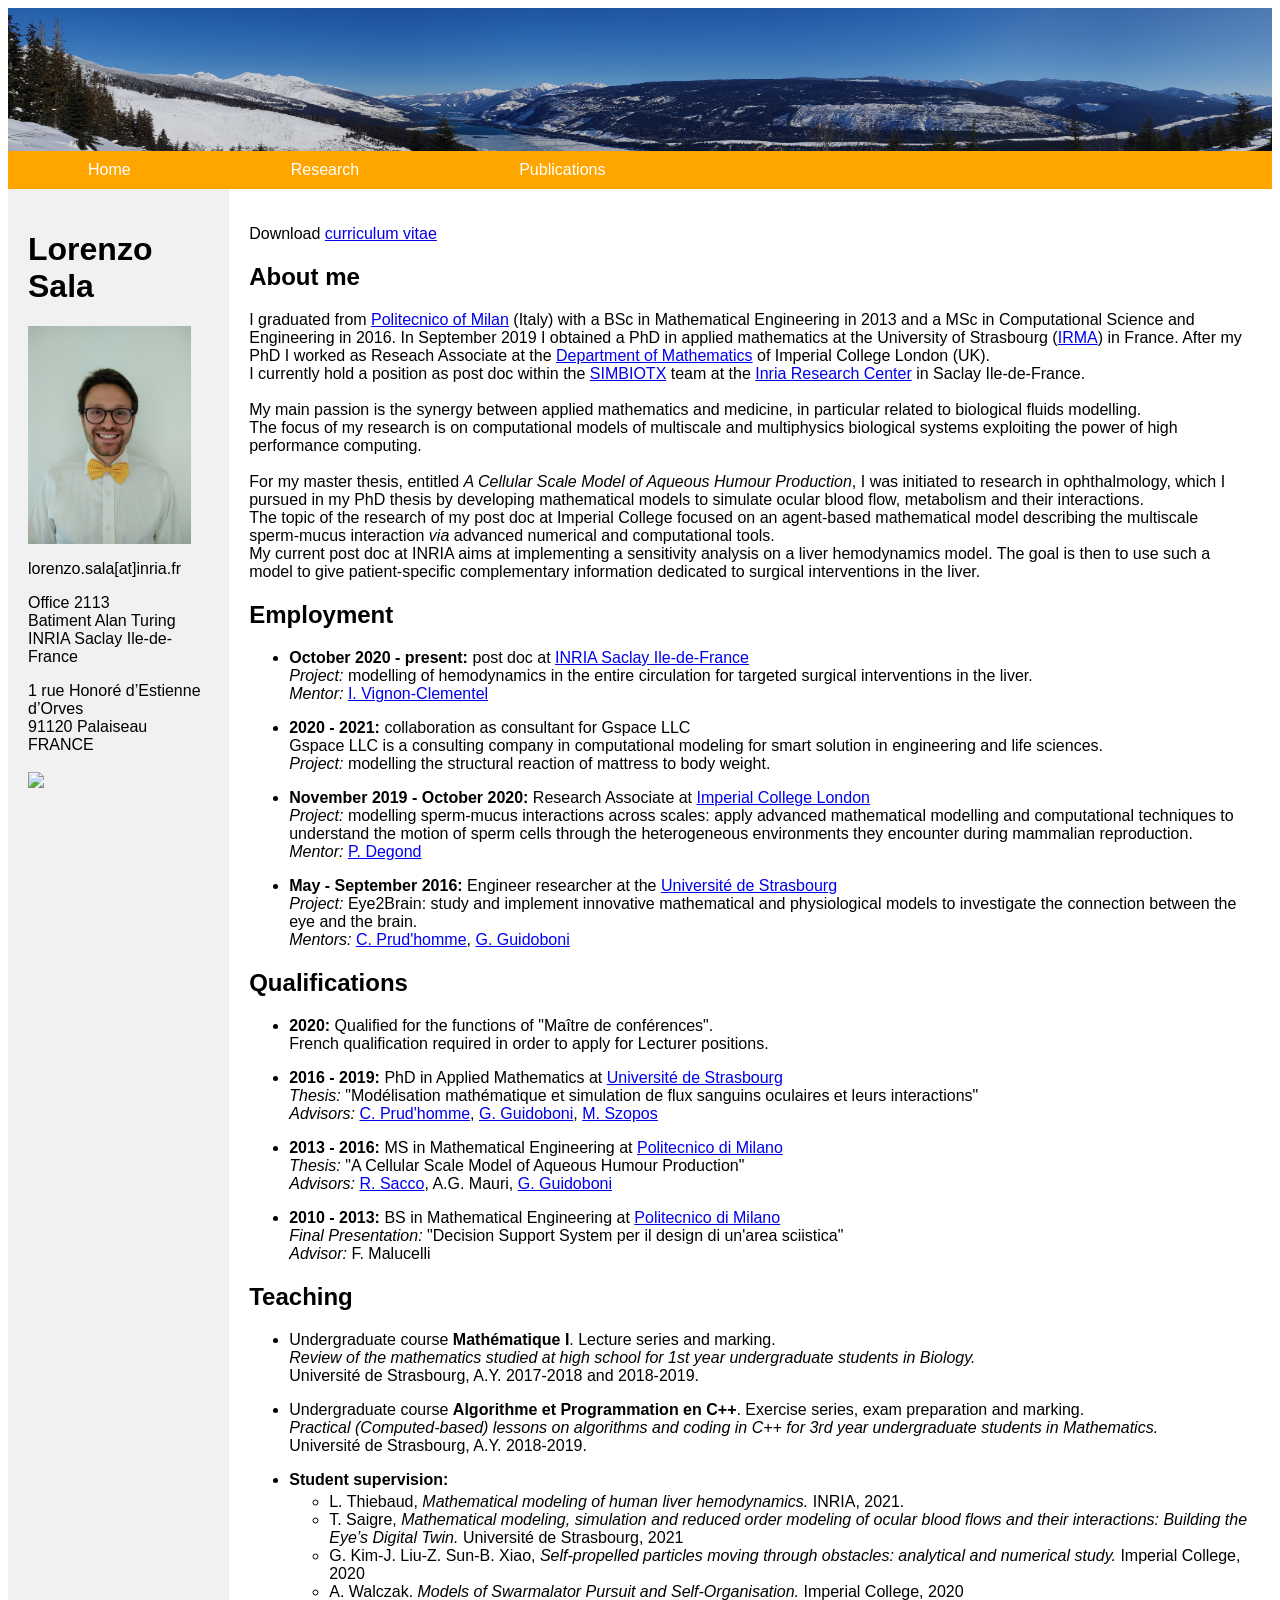
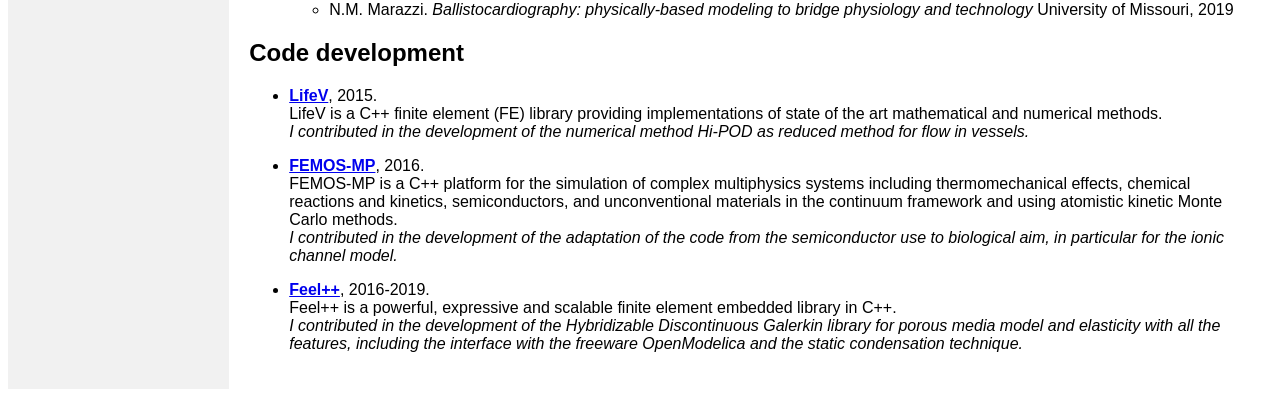
==== index.html @ 9d863513 "up" ====
<!DOCTYPE html>
<html lang="en">
<head>
<title>Page Title</title>
<meta charset="UTF-8">
<meta name="viewport" content="width=device-width, initial-scale=1">
<style>
* {
  box-sizing: border-box;
  img: max-width: 100%;
}

/* Style the body */
body {
  font-family: Calibri, Calibri, sans-serif;
  font-size: 100%;
  margin: 1;
}

/* Header/logo Title */
.header {
  padding: 60px;
  text-align: center;
  background: white;
  background-image: url(figures/mountain.jpg);
  background-size: 100% 100%;
  color: black;
}

/* Increase the font size of the heading */
.header h1 {
  font-size: 35px;
}

/* Style the top navigation bar */
.navbar {
  overflow: hidden;
  background-color: orange; /*#7EA4FC*/;
}

/* Style the navigation bar links */
.navbar a {
  float: left;
  display: block;
  color: white;
  text-align: center;
  padding: 10px 80px;
  text-decoration: none;
}

/* Right-aligned link */
.navbar a.right {
  float: right;
}

/* Change color on hover */
.navbar a:hover {
  background-color: #ddd;
  color: black;
}

/* Column container */
.row {  
  display: -ms-flexbox; /* IE10 */
  display: flex;
  -ms-flex-wrap: wrap; /* IE10 */
  flex-wrap: wrap;
}

/* Create two unequal columns that sits next to each other */
/* Sidebar/left column */
.side {
  -ms-flex: 15%; /* IE10 */
  flex: 15%;
  background-color: #f1f1f1;
  padding: 20px;
}

/* Main column */
.main {   
  -ms-flex: 80%; /* IE10 */
  flex: 80%;
  background-color: white;
  padding: 20px;
}

/* Fake image, just for this example */
.fakeimg {
  background-color: #aaa;
  width: 100%;
  padding: 20px;
}

.content {
  display: flex;
}

.content img {
  margin-right: 10px;
  display: block;
}

/* Footer */
.footer {
  padding: 80px;
  text-align: center;
  /*background-image: url(figures/mountain.jpg);
  background-size: 100% 100%;*/
}

/* Responsive layout - when the screen is less than 700px wide, make the two columns stack on top of each other instead of next to each other */
@media screen and (max-width: 700px) {
  .row {   
    flex-direction: column;
  }
}

/* Responsive layout - when the screen is less than 400px wide, make the navigation links stack on top of each other instead of next to each other */
@media screen and (max-width: 400px) {
  .navbar a {
    float: none;
    width: 100%;
  }
}
</style>
</head>
<body>


<div class="header">
  <h1> 
  </h1>
</div>


<div class="navbar">
  <a href="./index.html">Home</a>
  <a href="./research.html">Research</a>
  <a href="./publication.html">Publications</a>
</div>

<div class="row">
  <div class="side">
    <h1>Lorenzo Sala</h1>
    <img src="./figures/profile_pic.jpg" style="width:90%" align="center">
    <p>lorenzo.sala[at]inria.fr </p>
    <p>Office 2113<br> Batiment Alan Turing <br> INRIA Saclay Ile-de-France </p>
    <p>1 rue Honoré d’Estienne d’Orves <br> 91120 Palaiseau <br> FRANCE </p>
       <p> <img src="https://1.bp.blogspot.com/-koZrA-g96Mk/Tkq8cqeh-BI/AAAAAAAAB8M/NVKNDPJqi9s/w1200-h630-p-k-no-nu/INRIA+logo+2011.png" style="height:30px" align="center"> </p>
  </div>
  <div class="main">
    <p>Download <a href="./sala_cv.pdf" download>curriculum vitae</a> </p>

    <h2>About me</h2>
    <p>
        I graduated from <a href="http://www.polimi.it/en">Politecnico of Milan</a> (Italy) with a BSc in Mathematical Engineering in 2013 and a MSc in Computational Science and Engineering in 2016.
In September 2019 I obtained a PhD in applied mathematics at the University of Strasbourg (<a href="http://www-irma.u-strasbg.fr/">IRMA</a>) in France.
After my PhD I worked as Reseach Associate at the <a href="https://www.imperial.ac.uk/mathematics/">Department of Mathematics</a> of Imperial College London (UK). <br>
I currently hold a position as post doc within the <a href="https://team.inria.fr/simbiotx/">SIMBIOTX</a> team at the <a href="https://www.inria.fr/fr/centre-inria-de-saclay">Inria Research Center</a> in Saclay Ile-de-France. <br><br>
My main passion is the synergy between applied mathematics and medicine, in particular related to biological fluids modelling. <br> 
The focus of my research is on computational models of multiscale and multiphysics biological systems exploiting the power of high performance computing. <br><br>
For my master thesis, entitled <i>A Cellular Scale Model of Aqueous Humour Production</i>, I was initiated to research in ophthalmology, which I pursued in my PhD thesis by developing mathematical models to simulate ocular blood flow, metabolism and their interactions.<br>
The topic of the research of my post doc at Imperial College focused on an agent-based mathematical model describing the multiscale sperm-mucus interaction <i>via</i> advanced numerical and computational tools. <br>
My current post doc at INRIA aims at implementing a sensitivity analysis on a liver hemodynamics model.
The goal is then to use such a model to give patient-specific complementary information dedicated to surgical interventions in the liver. 
</p>
    
<!-- ################################################################################################### -->
<h2>Employment</h2>
<ul>
    <li>    <p><b> October 2020 - present:</b> post doc at <a href="https://www.inria.fr/fr/centre-inria-de-saclay">INRIA Saclay Ile-de-France</a> <br>
    <i> Project: </i> modelling of hemodynamics in the entire circulation for targeted surgical interventions in the liver. <br>
            <i> Mentor: </i> <a href="https://team.inria.fr/simbiotx/team-members/irene-vignon-clementel/">I. Vignon-Clementel</a> <p>

    <li>    <p><b> 2020 - 2021:</b> collaboration as consultant for Gspace LLC<br>
            Gspace LLC is a consulting company in computational modeling for smart solution in engineering and life sciences. <br> 
            <i> Project: </i> modelling the structural reaction of mattress to body weight.<p>
    
    <li>    <p><b> November 2019 - October 2020:</b> Research Associate at <a href="https://www.imperial.ac.uk/mathematics/">Imperial College London</a> <br>
              <i> Project: </i> modelling sperm-mucus interactions across scales: apply advanced mathematical modelling and computational techniques to understand the motion of sperm cells through the heterogeneous environments they encounter during
                mammalian reproduction. <br>
            <i> Mentor: </i> <a href="https://sites.google.com/site/degond/Home">P. Degond</a> <p>

    </li>    
    <li>    <p><b> May - September 2016: </b> Engineer researcher at the <a href="http://www.en.unistra.fr/index.php?id=21304">Universit&eacute de Strasbourg </a> <br>
              <i> Project: </i> Eye2Brain: study and implement innovative mathematical and physiological models to investigate the connection 
                between the eye and the brain. <br>
              <i> Mentors: </i> <a href="http://www.feelpp.org/team/prudhomm/">C. Prud'homme</a>, <a href="http://faculty.missouri.edu/guidobonig/">G. Guidoboni</a> <p>
    </li>
</ul>  
    
<!-- ################################################################################################### -->
    <h2>Qualifications</h2>
    <ul>
    <li>    <p><b> 2020:</b> Qualified for the functions of "Maître de conférences". <br>
	        French qualification required in order to apply for Lecturer positions.
    </li>

    <li>    <p><b> 2016 - 2019:</b> PhD in Applied Mathematics at <a href="http://www.en.unistra.fr/index.php?id=21304">Universit&eacute de Strasbourg </a> <br> 
            <i> Thesis: </i> "Mod&eacutelisation math&eacutematique et simulation de flux sanguins oculaires et leurs interactions" <br>
              <i> Advisors: </i> <a href="http://www.feelpp.org/team/prudhomm/">C. Prud'homme</a>, <a href="http://faculty.missouri.edu/guidobonig/">G. Guidoboni</a>, <a href="http://helios.mi.parisdescartes.fr/~mszoposh/">M. Szopos</a> <p>
    </li>    
    <li>    <p><b> 2013 - 2016: </b> MS in Mathematical Engineering at <a href="http://www.polimi.it/en/">Politecnico di Milano </a> <br>
              <i> Thesis: </i> "A Cellular Scale Model of Aqueous Humour Production" <br>
              <i> Advisors: </i> <a href="http://www1.mate.polimi.it/~ricsac/">R. Sacco</a>, A.G. Mauri, <a href="http://faculty.missouri.edu/guidobonig/">G. Guidoboni</a> <p>
    </li>
    <li>    <p><b> 2010 - 2013: </b> BS in Mathematical Engineering at  <a href="http://www.polimi.it/en/">Politecnico di Milano </a> <br>
              <i> Final Presentation: </i> "Decision Support System per il design di un'area sciistica" <br>
              <i> Advisor: </i> F. Malucelli <p>
    </li>
</ul>
    
<!-- ################################################################################################### -->
<h2>Teaching</h2>
<ul>
    <li>    <p>Undergraduate course <b>Math&eacutematique I</b>. Lecture series and marking. <br>
            <i>Review of the mathematics studied at high school for 1st year undergraduate students in Biology.</i><br>
            Universit&eacute de Strasbourg, A.Y. 2017-2018 and 2018-2019. <p>
    </li>

    <li>    <p>Undergraduate course <b>Algorithme et Programmation en C++</b>. Exercise series, exam preparation and marking. <br>
            <i>Practical (Computed-based) lessons on algorithms and coding in C++ for 3rd year undergraduate students in Mathematics.</i><br>
            Universit&eacute de Strasbourg, A.Y. 2018-2019. <p>
    </li>

    <li>    <p><b>Student supervision:</b>
            <ul style="margin-top:-12px;">
                <li>L. Thiebaud, <i>Mathematical modeling of human liver hemodynamics.</i> 
                INRIA, 2021.</li>

                <li>T. Saigre, <i>Mathematical modeling, simulation and reduced order modeling of ocular blood flows and their interactions: Building the Eye’s Digital Twin.</i> 
                Universit&eacute de Strasbourg, 2021</li> 
                
                <li> G. Kim-J. Liu-Z. Sun-B. Xiao, <i>Self-propelled particles moving through obstacles: analytical and numerical study.</i>
                Imperial College, 2020</li>

                <li>A. Walczak. <i>Models of Swarmalator Pursuit and Self-Organisation.</i> 
                Imperial College, 2020</li> 

                <li>N.M. Marazzi. <i>Ballistocardiography: physically-based modeling to bridge physiology and technology</i> 
                University of Missouri, 2019</li>
            </ul>
    </li>
 
</ul>
<!-- ################################################################################################### -->
<h2>Code development</h2>
<ul>
    <li> <p><b><a href="https://bitbucket.org/lifev-dev/lifev-release/wiki/Home">LifeV</a></b>, 2015. <br> 
        LifeV is a C++ finite element (FE) library providing implementations of state of the art mathematical and numerical methods. <br>
        <i>I contributed in the development of the numerical method Hi-POD as reduced method for flow in vessels.</i>
    </li>

    <li> <p><b><a href="https://mathematicsinindustry.springeropen.com/articles/10.1186/s13362-015-0015-z">FEMOS-MP</a></b>, 2016. <br>
        FEMOS-MP is a C++ platform for the simulation of complex multiphysics systems including thermomechanical effects, chemical reactions and kinetics, 
        semiconductors, and unconventional materials in the continuum framework and using atomistic kinetic Monte Carlo methods. <br>
        <i>I contributed in the development of the adaptation of the code from the semiconductor use to biological aim, in particular for the ionic channel model.</i>
    </li>

    <li> <p><b><a href=" ">Feel++</a></b>, 2016-2019. <br>
        Feel++ is a powerful, expressive and scalable finite element embedded library in C++. <br> 
        <i>I contributed in the development of the Hybridizable Discontinuous Galerkin library for porous media model and elasticity with all the features,
        including the interface with the freeware OpenModelica and the static condensation technique.</i>
</ul>

<!-- ################################################################################################### -->
  </div>
</div>

</body>
</html>
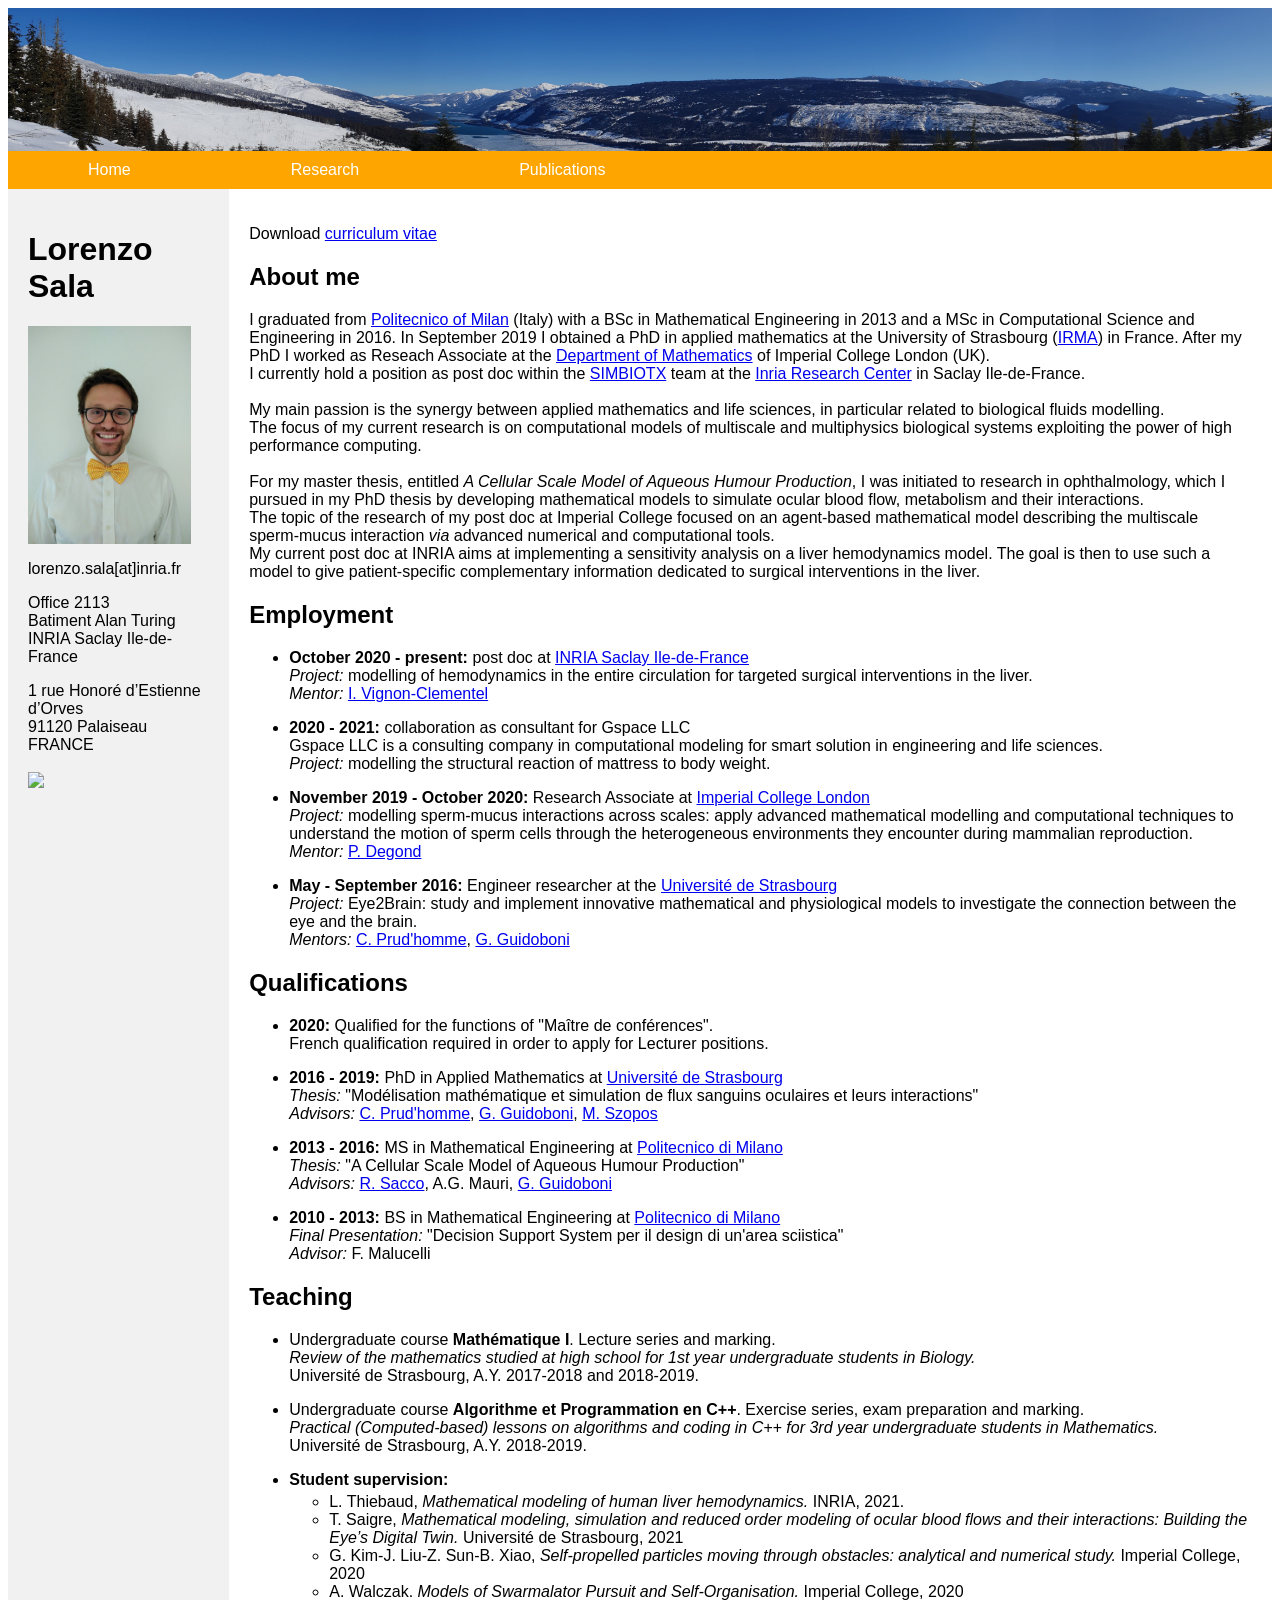
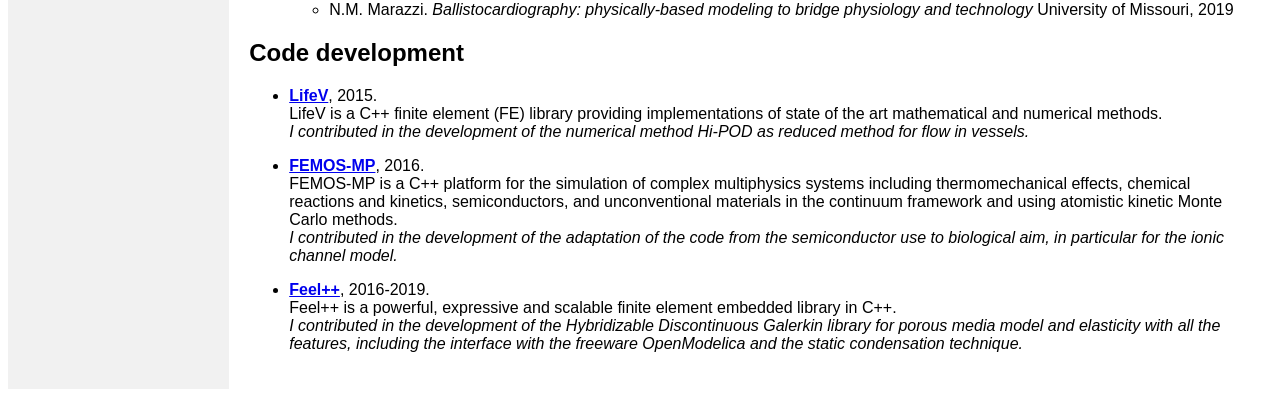
==== commit 42138e8f: "update" ====
--- a/index.html
+++ b/index.html
@@ -157,8 +157,8 @@
 In September 2019 I obtained a PhD in applied mathematics at the University of Strasbourg (<a href="http://www-irma.u-strasbg.fr/">IRMA</a>) in France.
 After my PhD I worked as Reseach Associate at the <a href="https://www.imperial.ac.uk/mathematics/">Department of Mathematics</a> of Imperial College London (UK). <br>
 I currently hold a position as post doc within the <a href="https://team.inria.fr/simbiotx/">SIMBIOTX</a> team at the <a href="https://www.inria.fr/fr/centre-inria-de-saclay">Inria Research Center</a> in Saclay Ile-de-France. <br><br>
-My main passion is the synergy between applied mathematics and medicine, in particular related to biological fluids modelling. <br> 
-The focus of my research is on computational models of multiscale and multiphysics biological systems exploiting the power of high performance computing. <br><br>
+My main passion is the synergy between applied mathematics and life sciences, in particular related to biological fluids modelling. <br> 
+The focus of my current research is on computational models of multiscale and multiphysics biological systems exploiting the power of high performance computing. <br><br>
 For my master thesis, entitled <i>A Cellular Scale Model of Aqueous Humour Production</i>, I was initiated to research in ophthalmology, which I pursued in my PhD thesis by developing mathematical models to simulate ocular blood flow, metabolism and their interactions.<br>
 The topic of the research of my post doc at Imperial College focused on an agent-based mathematical model describing the multiscale sperm-mucus interaction <i>via</i> advanced numerical and computational tools. <br>
 My current post doc at INRIA aims at implementing a sensitivity analysis on a liver hemodynamics model.
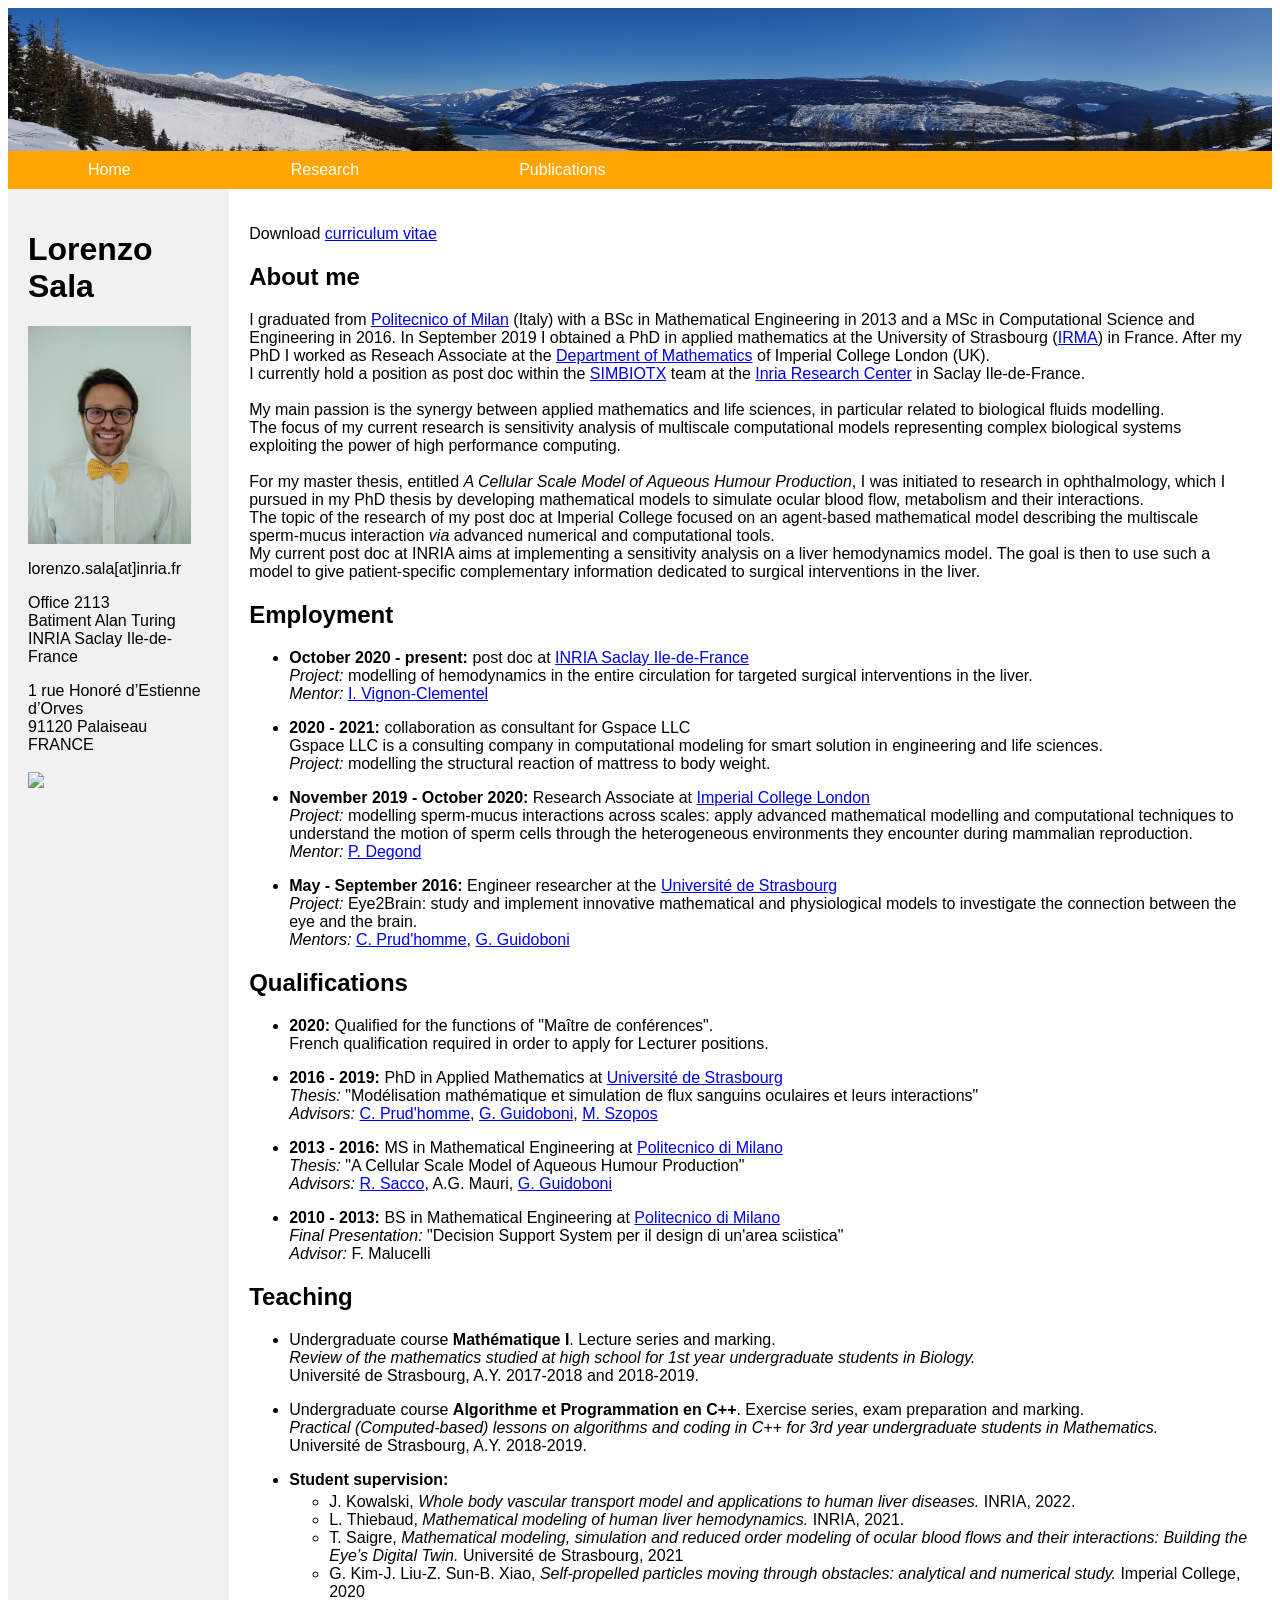
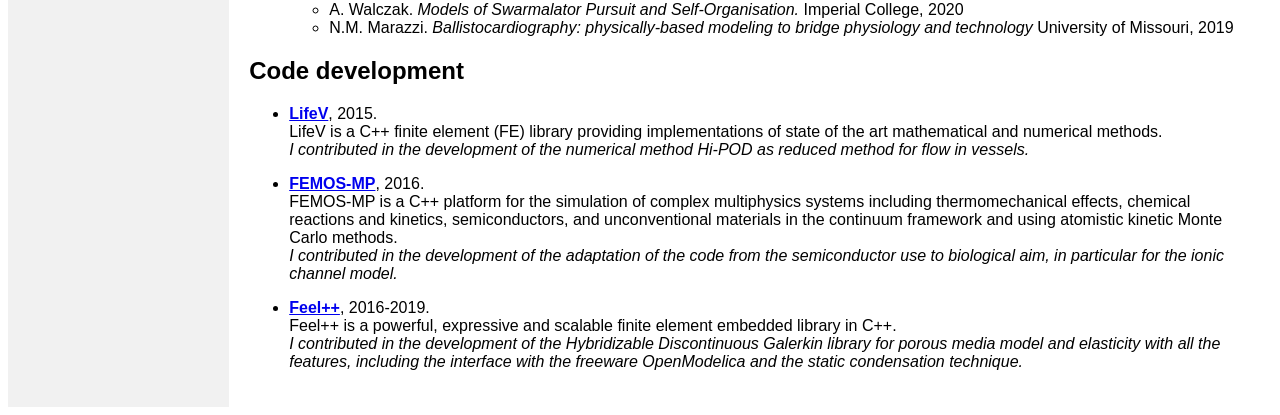
==== commit e64f5ef0: "Up new paper on SA modelliver" ====
--- a/index.html
+++ b/index.html
@@ -158,7 +158,7 @@
 After my PhD I worked as Reseach Associate at the <a href="https://www.imperial.ac.uk/mathematics/">Department of Mathematics</a> of Imperial College London (UK). <br>
 I currently hold a position as post doc within the <a href="https://team.inria.fr/simbiotx/">SIMBIOTX</a> team at the <a href="https://www.inria.fr/fr/centre-inria-de-saclay">Inria Research Center</a> in Saclay Ile-de-France. <br><br>
 My main passion is the synergy between applied mathematics and life sciences, in particular related to biological fluids modelling. <br> 
-The focus of my current research is on computational models of multiscale and multiphysics biological systems exploiting the power of high performance computing. <br><br>
+The focus of my current research is sensitivity analysis of multiscale computational models representing complex biological systems exploiting the power of high performance computing. <br><br>
 For my master thesis, entitled <i>A Cellular Scale Model of Aqueous Humour Production</i>, I was initiated to research in ophthalmology, which I pursued in my PhD thesis by developing mathematical models to simulate ocular blood flow, metabolism and their interactions.<br>
 The topic of the research of my post doc at Imperial College focused on an agent-based mathematical model describing the multiscale sperm-mucus interaction <i>via</i> advanced numerical and computational tools. <br>
 My current post doc at INRIA aims at implementing a sensitivity analysis on a liver hemodynamics model.
@@ -225,6 +225,9 @@
 
     <li>    <p><b>Student supervision:</b>
             <ul style="margin-top:-12px;">
+                <li>J. Kowalski, <i>Whole body vascular transport model and applications to human liver diseases.</i> 
+                INRIA, 2022.</li>
+
                 <li>L. Thiebaud, <i>Mathematical modeling of human liver hemodynamics.</i> 
                 INRIA, 2021.</li>
 
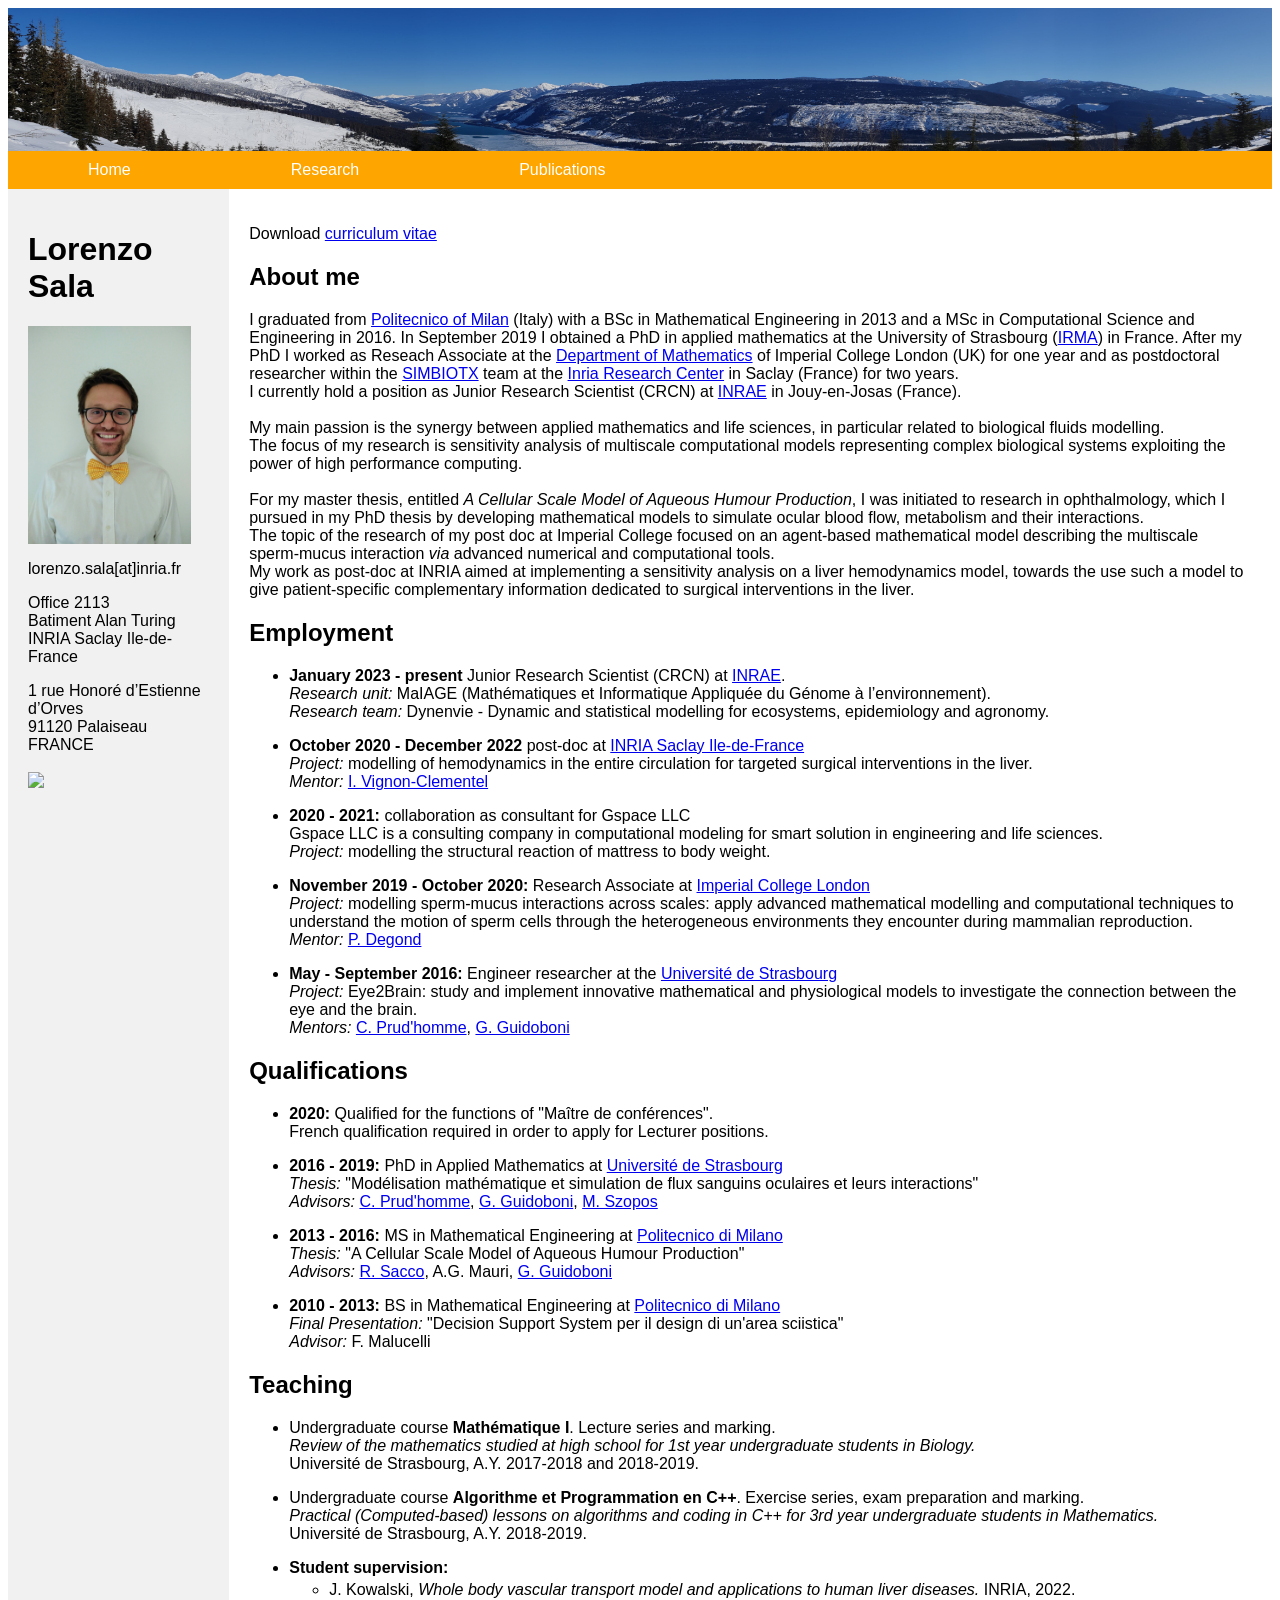
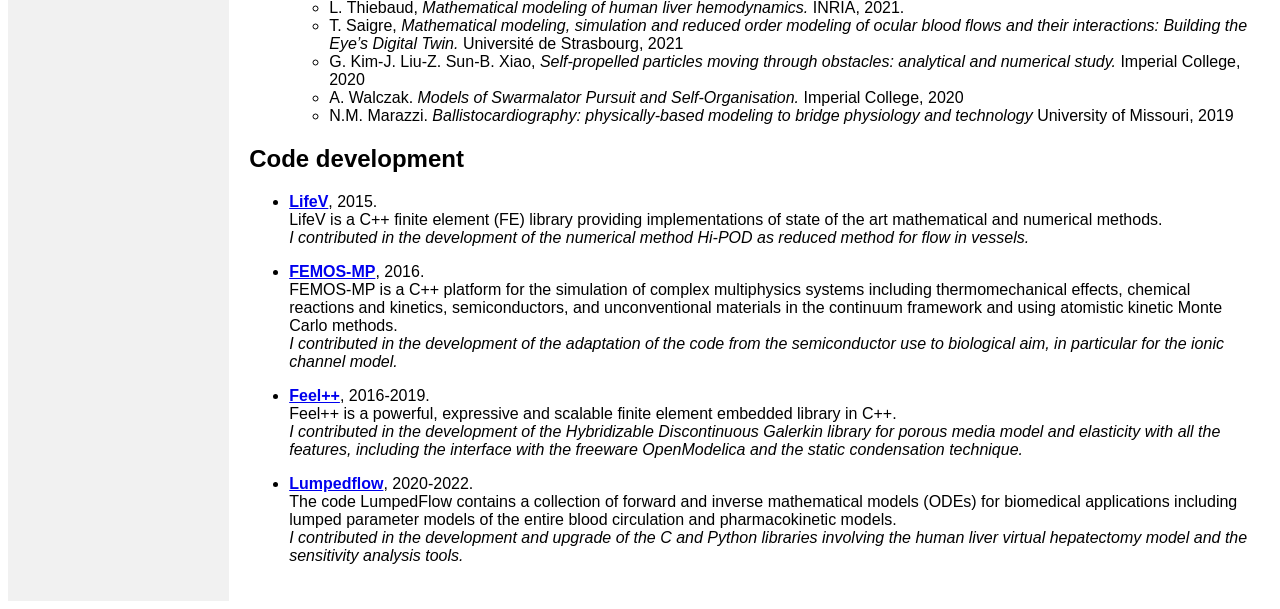
==== commit 523af7a7: "Update" ====
--- a/index.html
+++ b/index.html
@@ -155,21 +155,25 @@
     <p>
         I graduated from <a href="http://www.polimi.it/en">Politecnico of Milan</a> (Italy) with a BSc in Mathematical Engineering in 2013 and a MSc in Computational Science and Engineering in 2016.
 In September 2019 I obtained a PhD in applied mathematics at the University of Strasbourg (<a href="http://www-irma.u-strasbg.fr/">IRMA</a>) in France.
-After my PhD I worked as Reseach Associate at the <a href="https://www.imperial.ac.uk/mathematics/">Department of Mathematics</a> of Imperial College London (UK). <br>
-I currently hold a position as post doc within the <a href="https://team.inria.fr/simbiotx/">SIMBIOTX</a> team at the <a href="https://www.inria.fr/fr/centre-inria-de-saclay">Inria Research Center</a> in Saclay Ile-de-France. <br><br>
+After my PhD I worked as Reseach Associate at the <a href="https://www.imperial.ac.uk/mathematics/">Department of Mathematics</a> of Imperial College London (UK) for one year and as postdoctoral researcher
+within the <a href="https://team.inria.fr/simbiotx/">SIMBIOTX</a> team at the <a href="https://www.inria.fr/fr/centre-inria-de-saclay">Inria Research Center</a> in Saclay (France) for two years. <br>
+I currently hold a position as Junior Research Scientist (CRCN) at <a href="https://www.inrae.fr/">INRAE</a> in Jouy-en-Josas (France). <br><br>
+
 My main passion is the synergy between applied mathematics and life sciences, in particular related to biological fluids modelling. <br> 
-The focus of my current research is sensitivity analysis of multiscale computational models representing complex biological systems exploiting the power of high performance computing. <br><br>
+The focus of my research is sensitivity analysis of multiscale computational models representing complex biological systems exploiting the power of high performance computing. <br><br>
 For my master thesis, entitled <i>A Cellular Scale Model of Aqueous Humour Production</i>, I was initiated to research in ophthalmology, which I pursued in my PhD thesis by developing mathematical models to simulate ocular blood flow, metabolism and their interactions.<br>
 The topic of the research of my post doc at Imperial College focused on an agent-based mathematical model describing the multiscale sperm-mucus interaction <i>via</i> advanced numerical and computational tools. <br>
-My current post doc at INRIA aims at implementing a sensitivity analysis on a liver hemodynamics model.
-The goal is then to use such a model to give patient-specific complementary information dedicated to surgical interventions in the liver. 
-</p>
+My work as post-doc at INRIA aimed at implementing a sensitivity analysis on a liver hemodynamics model, towards the use such a model to give patient-specific complementary information dedicated to surgical interventions in the liver. </p>
     
 <!-- ################################################################################################### -->
 <h2>Employment</h2>
 <ul>
-    <li>    <p><b> October 2020 - present:</b> post doc at <a href="https://www.inria.fr/fr/centre-inria-de-saclay">INRIA Saclay Ile-de-France</a> <br>
-    <i> Project: </i> modelling of hemodynamics in the entire circulation for targeted surgical interventions in the liver. <br>
+    <li>    <p><b> January 2023 - present</b> Junior Research Scientist (CRCN) at <a href="https://www.inrae.fr/">INRAE</a>.<br>
+            <i>Research unit:</i> MaIAGE (Mathématiques et Informatique Appliquée du Génome à l’environnement).<br>
+            <i>Research team:</i> Dynenvie - Dynamic and statistical modelling for ecosystems, epidemiology and agronomy.<p>
+
+    <li>    <p><b> October 2020 - December 2022</b> post-doc at <a href="https://www.inria.fr/fr/centre-inria-de-saclay">INRIA Saclay Ile-de-France</a> <br>
+            <i> Project: </i> modelling of hemodynamics in the entire circulation for targeted surgical interventions in the liver. <br>
             <i> Mentor: </i> <a href="https://team.inria.fr/simbiotx/team-members/irene-vignon-clementel/">I. Vignon-Clementel</a> <p>
 
     <li>    <p><b> 2020 - 2021:</b> collaboration as consultant for Gspace LLC<br>
@@ -177,7 +181,7 @@
             <i> Project: </i> modelling the structural reaction of mattress to body weight.<p>
     
     <li>    <p><b> November 2019 - October 2020:</b> Research Associate at <a href="https://www.imperial.ac.uk/mathematics/">Imperial College London</a> <br>
-              <i> Project: </i> modelling sperm-mucus interactions across scales: apply advanced mathematical modelling and computational techniques to understand the motion of sperm cells through the heterogeneous environments they encounter during
+            <i> Project: </i> modelling sperm-mucus interactions across scales: apply advanced mathematical modelling and computational techniques to understand the motion of sperm cells through the heterogeneous environments they encounter during
                 mammalian reproduction. <br>
             <i> Mentor: </i> <a href="https://sites.google.com/site/degond/Home">P. Degond</a> <p>
 
@@ -260,10 +264,17 @@
         <i>I contributed in the development of the adaptation of the code from the semiconductor use to biological aim, in particular for the ionic channel model.</i>
     </li>
 
-    <li> <p><b><a href=" ">Feel++</a></b>, 2016-2019. <br>
+    <li> <p><b><a href="http://www.feelpp.org/">Feel++</a></b>, 2016-2019. <br>
         Feel++ is a powerful, expressive and scalable finite element embedded library in C++. <br> 
         <i>I contributed in the development of the Hybridizable Discontinuous Galerkin library for porous media model and elasticity with all the features,
         including the interface with the freeware OpenModelica and the static condensation technique.</i>
+    </li>
+
+    <li> <p><b><a href=" ">Lumpedflow</a></b>, 2020-2022. <br>
+         The code LumpedFlow contains a collection of forward and inverse mathematical models (ODEs) for biomedical applications including
+         lumped parameter models of the entire blood circulation and pharmacokinetic models.<br>
+        <i>I contributed in the development and upgrade of the C and Python libraries involving the human liver virtual hepatectomy model and the sensitivity analysis tools.</i>
+    </li> 
 </ul>
 
 <!-- ################################################################################################### -->
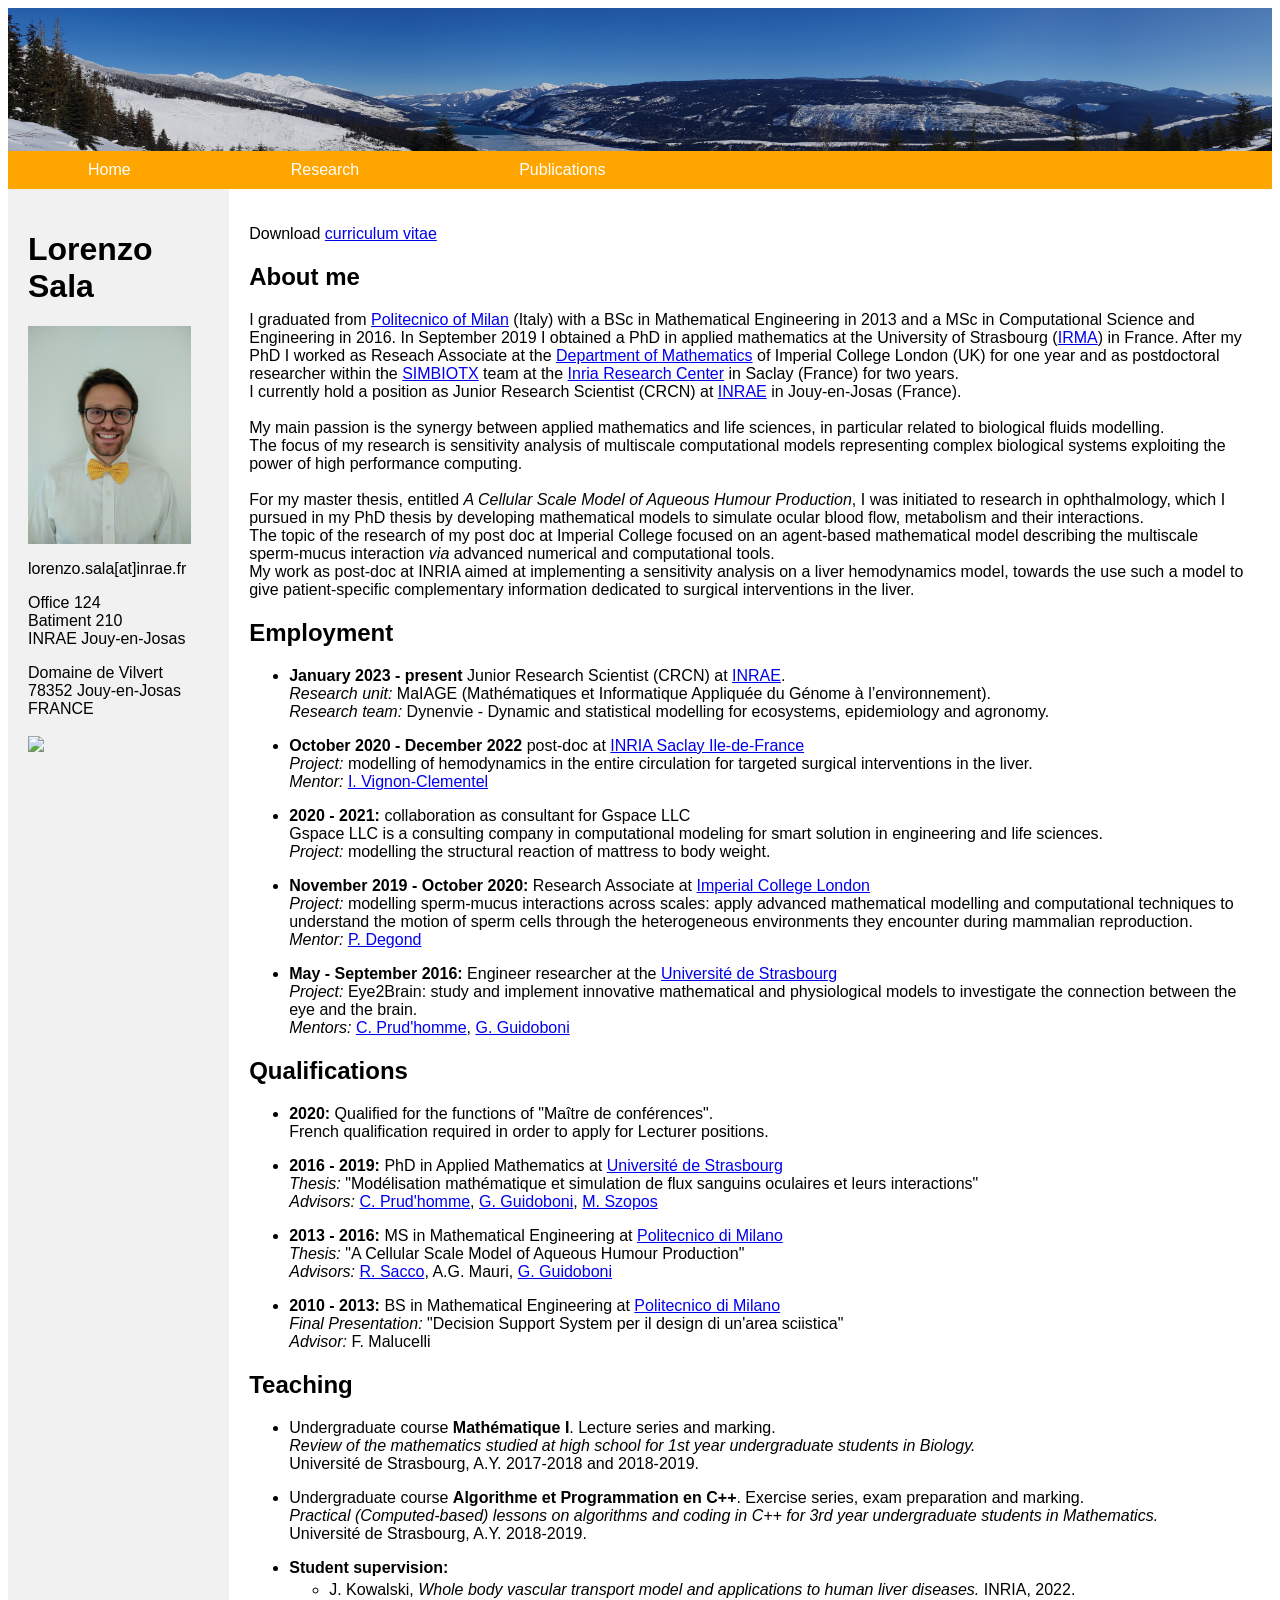
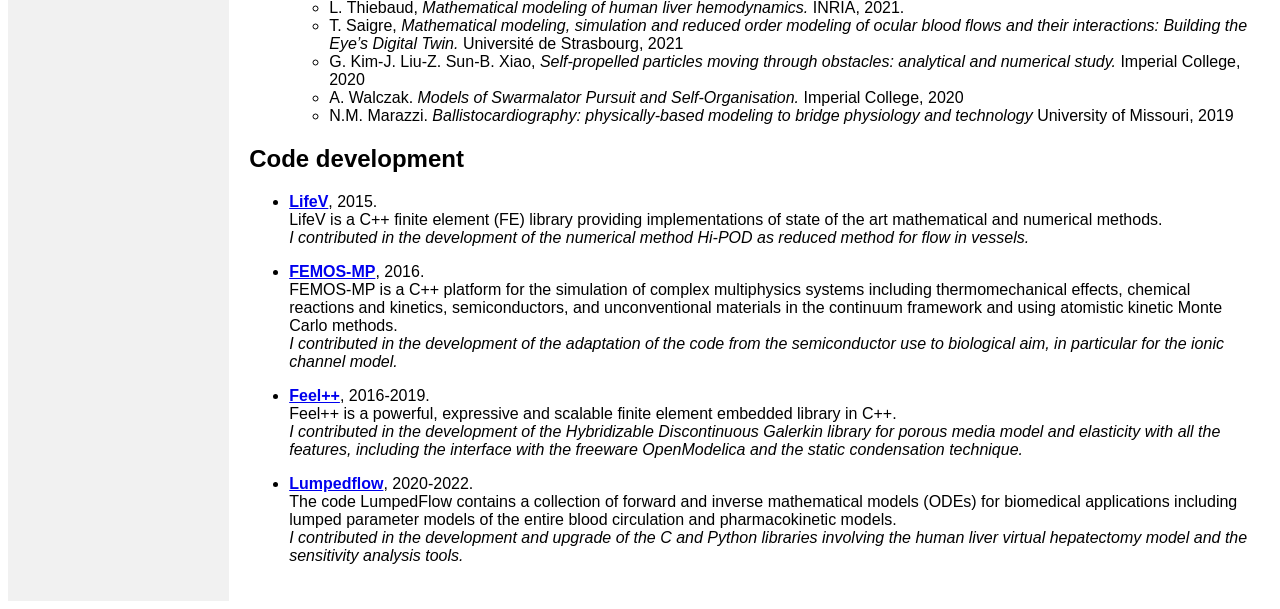
==== commit c7513f30: "Up inrae" ====
--- a/index.html
+++ b/index.html
@@ -143,10 +143,10 @@
   <div class="side">
     <h1>Lorenzo Sala</h1>
     <img src="./figures/profile_pic.jpg" style="width:90%" align="center">
-    <p>lorenzo.sala[at]inria.fr </p>
-    <p>Office 2113<br> Batiment Alan Turing <br> INRIA Saclay Ile-de-France </p>
-    <p>1 rue Honoré d’Estienne d’Orves <br> 91120 Palaiseau <br> FRANCE </p>
-       <p> <img src="https://1.bp.blogspot.com/-koZrA-g96Mk/Tkq8cqeh-BI/AAAAAAAAB8M/NVKNDPJqi9s/w1200-h630-p-k-no-nu/INRIA+logo+2011.png" style="height:30px" align="center"> </p>
+    <p>lorenzo.sala[at]inrae.fr </p>
+    <p>Office 124<br> Batiment 210 <br> INRAE Jouy-en-Josas </p>
+    <p>Domaine de Vilvert <br> 78352 Jouy-en-Josas <br> FRANCE </p>
+    <p> <img src="https://www.inrae.fr/themes/custom/inrae_socle/logo.svg" style="height:30px" align="center"> </p>
   </div>
   <div class="main">
     <p>Download <a href="./sala_cv.pdf" download>curriculum vitae</a> </p>
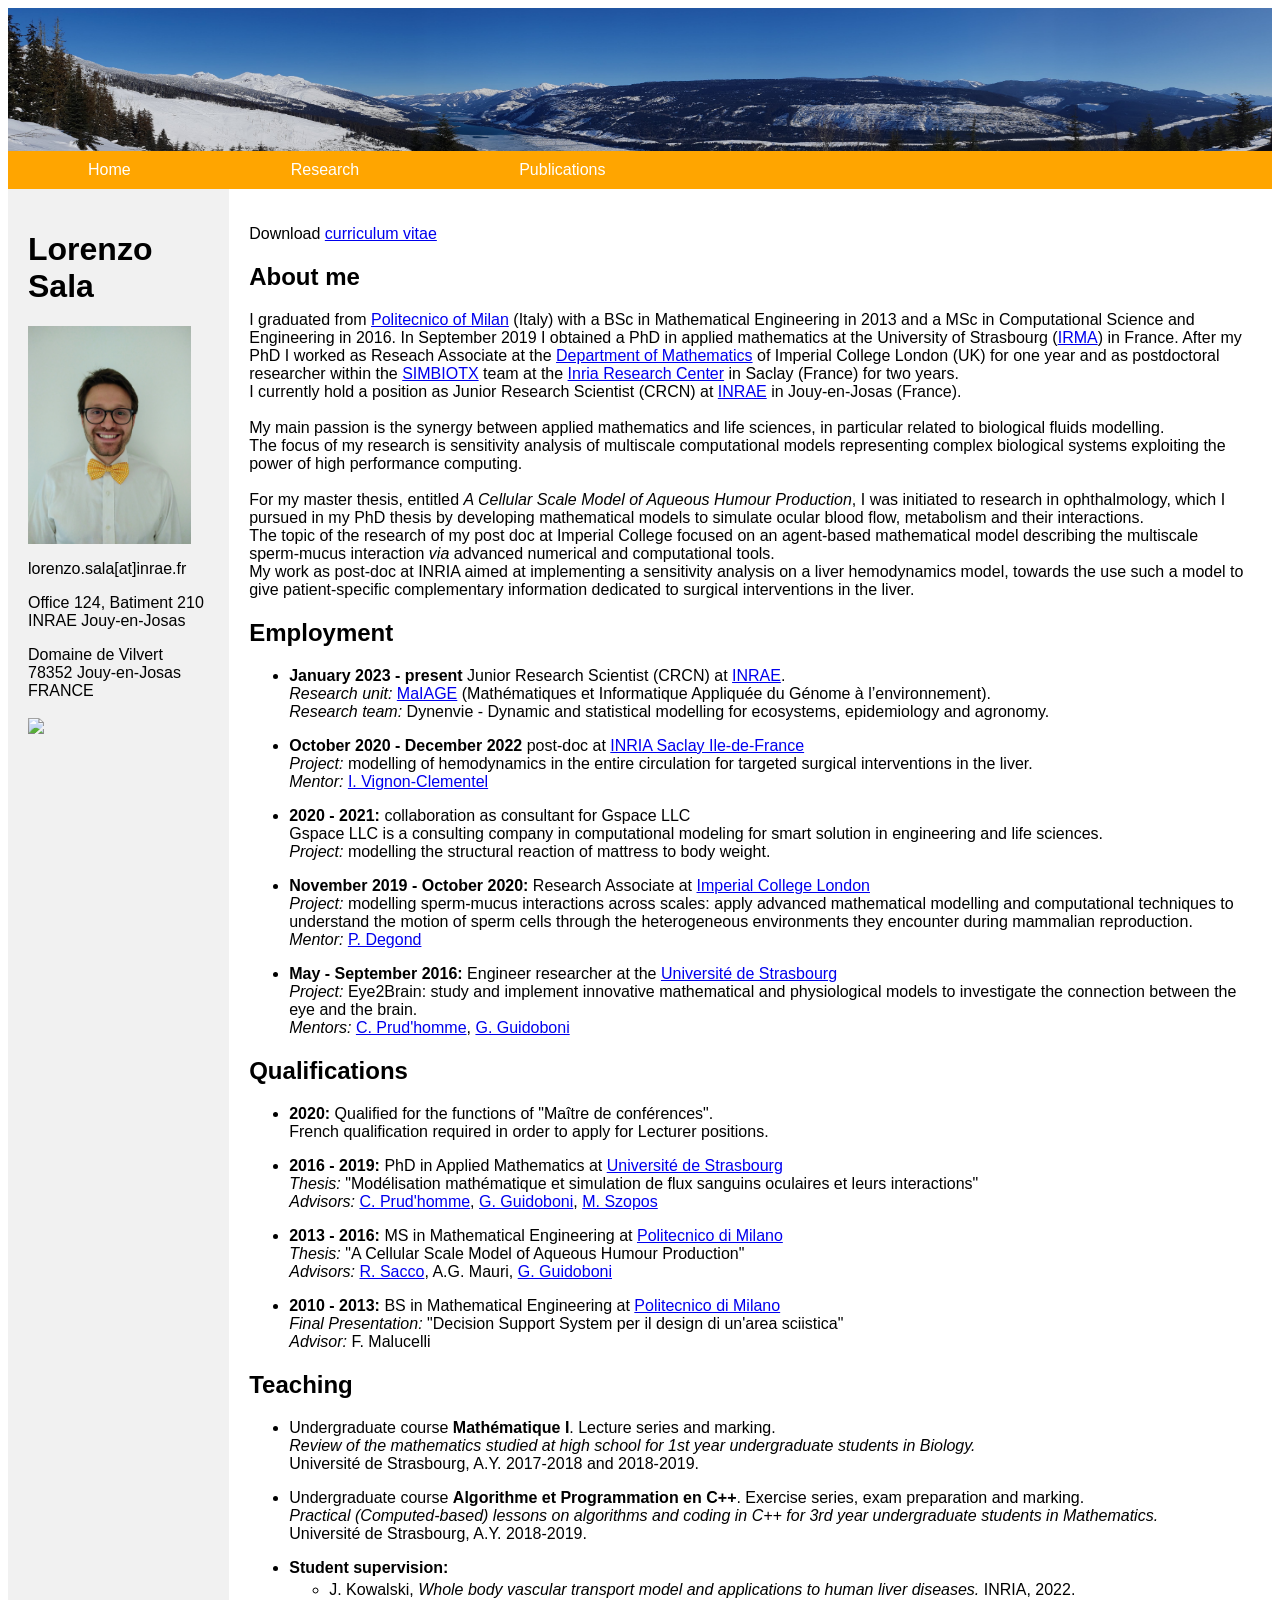
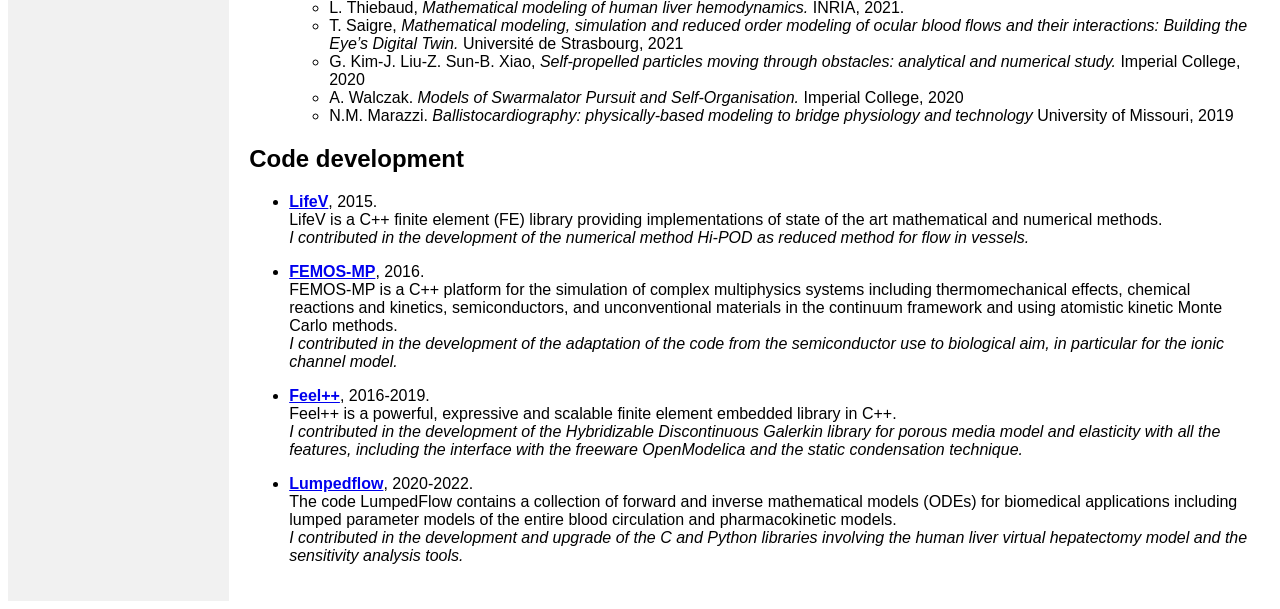
==== commit 3bcb726b: "Up" ====
--- a/index.html
+++ b/index.html
@@ -144,9 +144,9 @@
     <h1>Lorenzo Sala</h1>
     <img src="./figures/profile_pic.jpg" style="width:90%" align="center">
     <p>lorenzo.sala[at]inrae.fr </p>
-    <p>Office 124<br> Batiment 210 <br> INRAE Jouy-en-Josas </p>
+    <p>Office 124, Batiment 210 <br> INRAE Jouy-en-Josas </p>
     <p>Domaine de Vilvert <br> 78352 Jouy-en-Josas <br> FRANCE </p>
-    <p> <img src="https://www.inrae.fr/themes/custom/inrae_socle/logo.svg" style="height:30px" align="center"> </p>
+    <p> <img src="https://www.inrae.fr/themes/custom/inrae_socle/logo.svg" style="height:200px" align="center"> </p>
   </div>
   <div class="main">
     <p>Download <a href="./sala_cv.pdf" download>curriculum vitae</a> </p>
@@ -169,7 +169,7 @@
 <h2>Employment</h2>
 <ul>
     <li>    <p><b> January 2023 - present</b> Junior Research Scientist (CRCN) at <a href="https://www.inrae.fr/">INRAE</a>.<br>
-            <i>Research unit:</i> MaIAGE (Mathématiques et Informatique Appliquée du Génome à l’environnement).<br>
+            <i>Research unit:</i> <a href="https://maiage.inrae.fr/fr">MaIAGE</a> (Mathématiques et Informatique Appliquée du Génome à l’environnement).<br>
             <i>Research team:</i> Dynenvie - Dynamic and statistical modelling for ecosystems, epidemiology and agronomy.<p>
 
     <li>    <p><b> October 2020 - December 2022</b> post-doc at <a href="https://www.inria.fr/fr/centre-inria-de-saclay">INRIA Saclay Ile-de-France</a> <br>
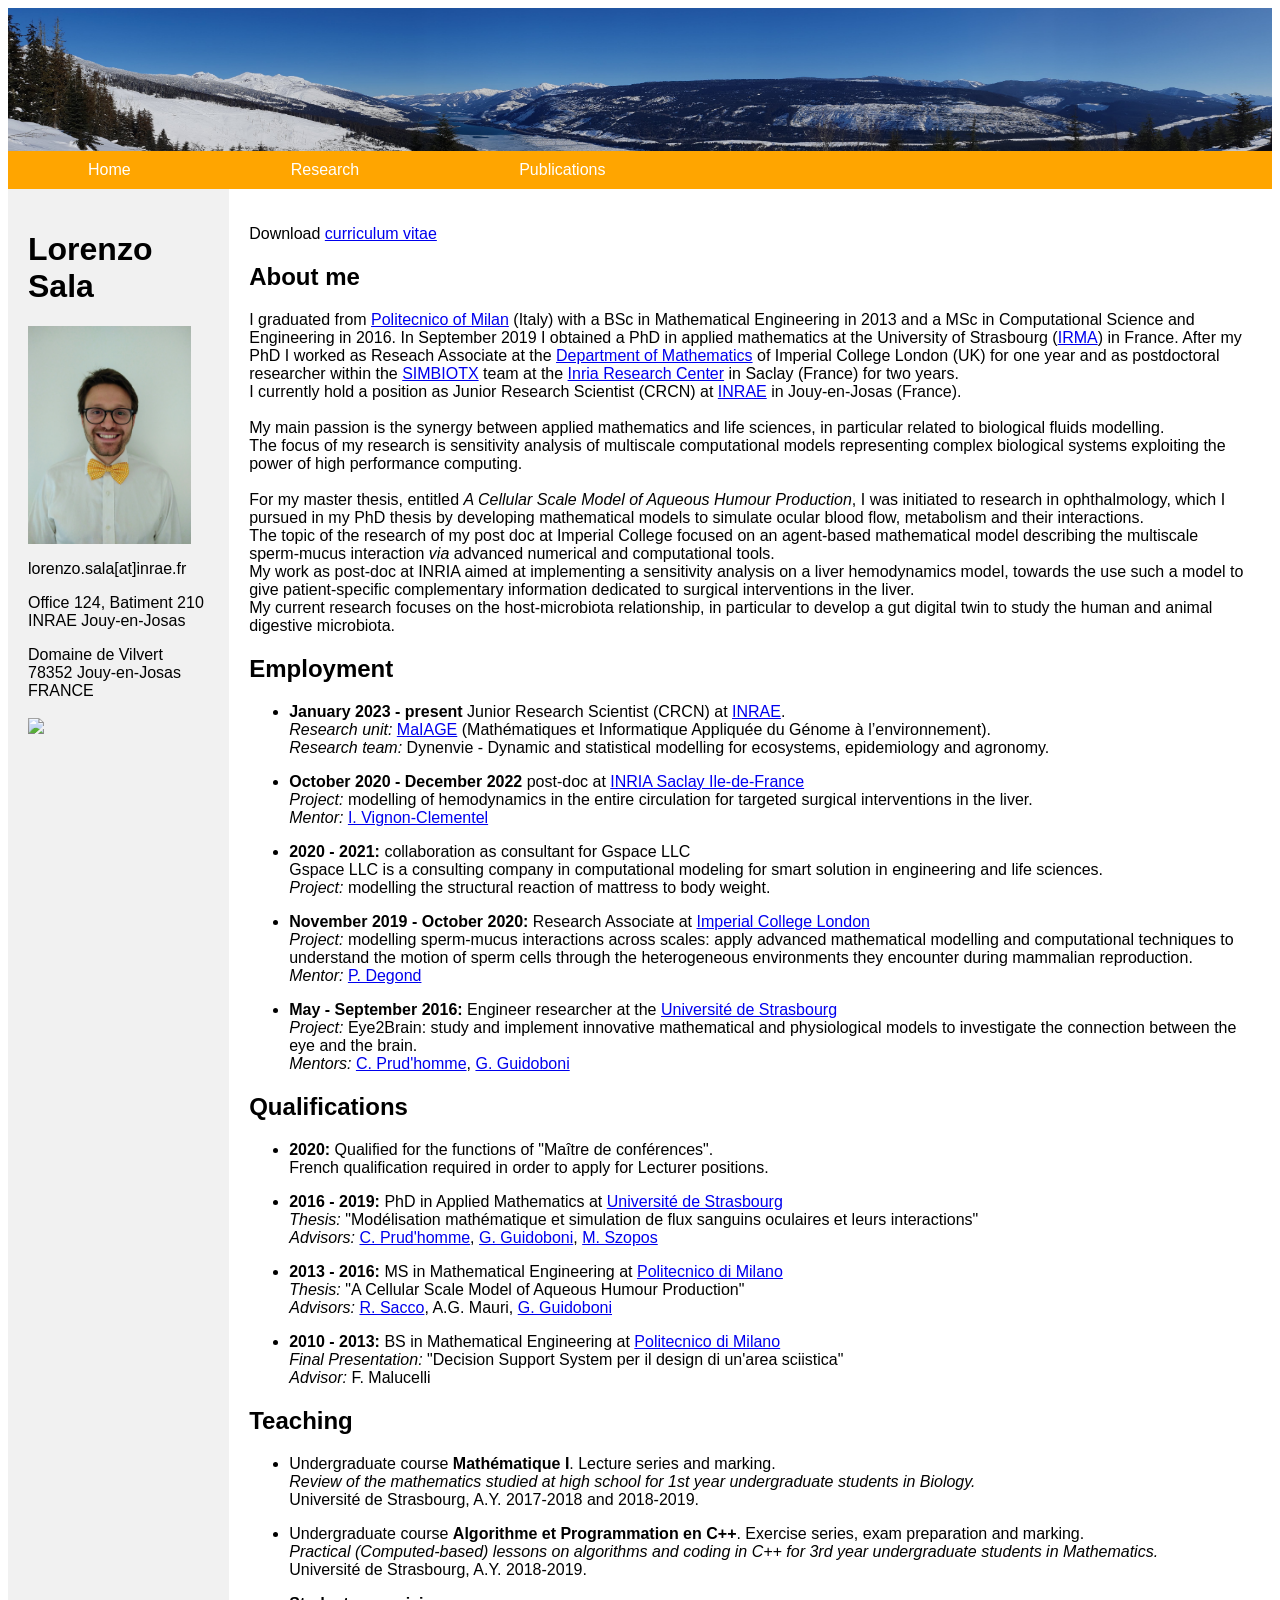
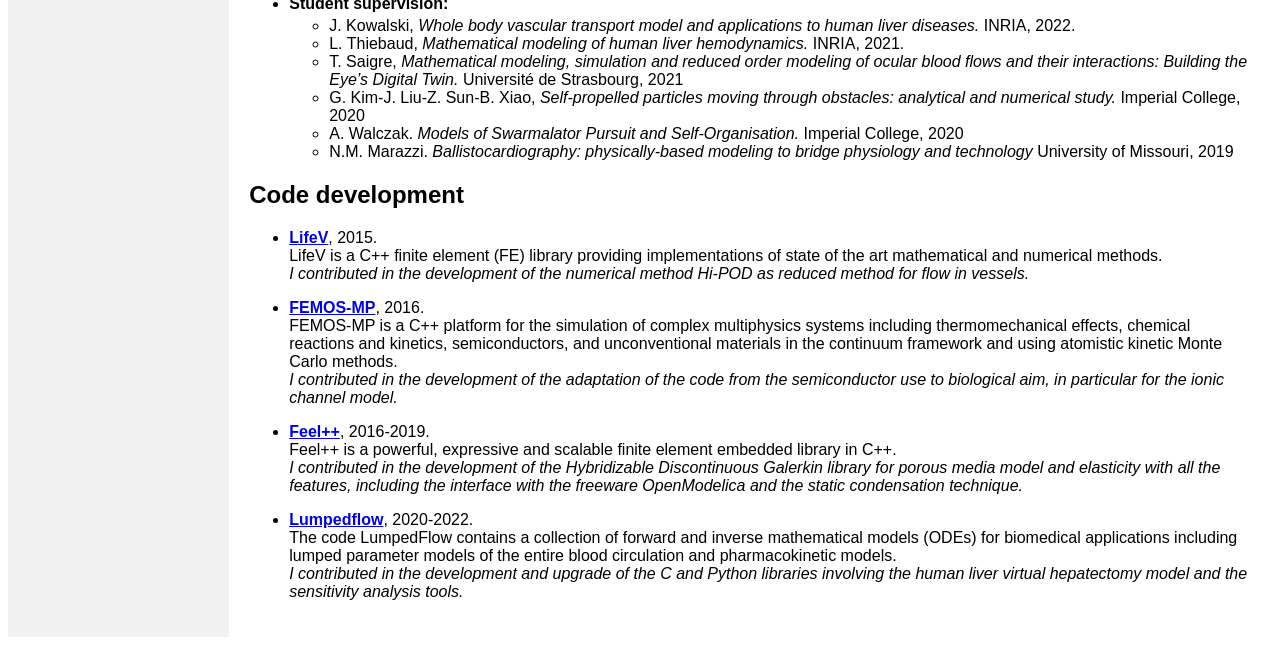
==== commit 0e524341: "up" ====
--- a/index.html
+++ b/index.html
@@ -163,7 +163,8 @@
 The focus of my research is sensitivity analysis of multiscale computational models representing complex biological systems exploiting the power of high performance computing. <br><br>
 For my master thesis, entitled <i>A Cellular Scale Model of Aqueous Humour Production</i>, I was initiated to research in ophthalmology, which I pursued in my PhD thesis by developing mathematical models to simulate ocular blood flow, metabolism and their interactions.<br>
 The topic of the research of my post doc at Imperial College focused on an agent-based mathematical model describing the multiscale sperm-mucus interaction <i>via</i> advanced numerical and computational tools. <br>
-My work as post-doc at INRIA aimed at implementing a sensitivity analysis on a liver hemodynamics model, towards the use such a model to give patient-specific complementary information dedicated to surgical interventions in the liver. </p>
+My work as post-doc at INRIA aimed at implementing a sensitivity analysis on a liver hemodynamics model, towards the use such a model to give patient-specific complementary information dedicated to surgical interventions in the liver. <br>
+My current research focuses on the host-microbiota relationship, in particular to develop a gut digital twin to study the human and animal digestive microbiota. </p>
     
 <!-- ################################################################################################### -->
 <h2>Employment</h2>
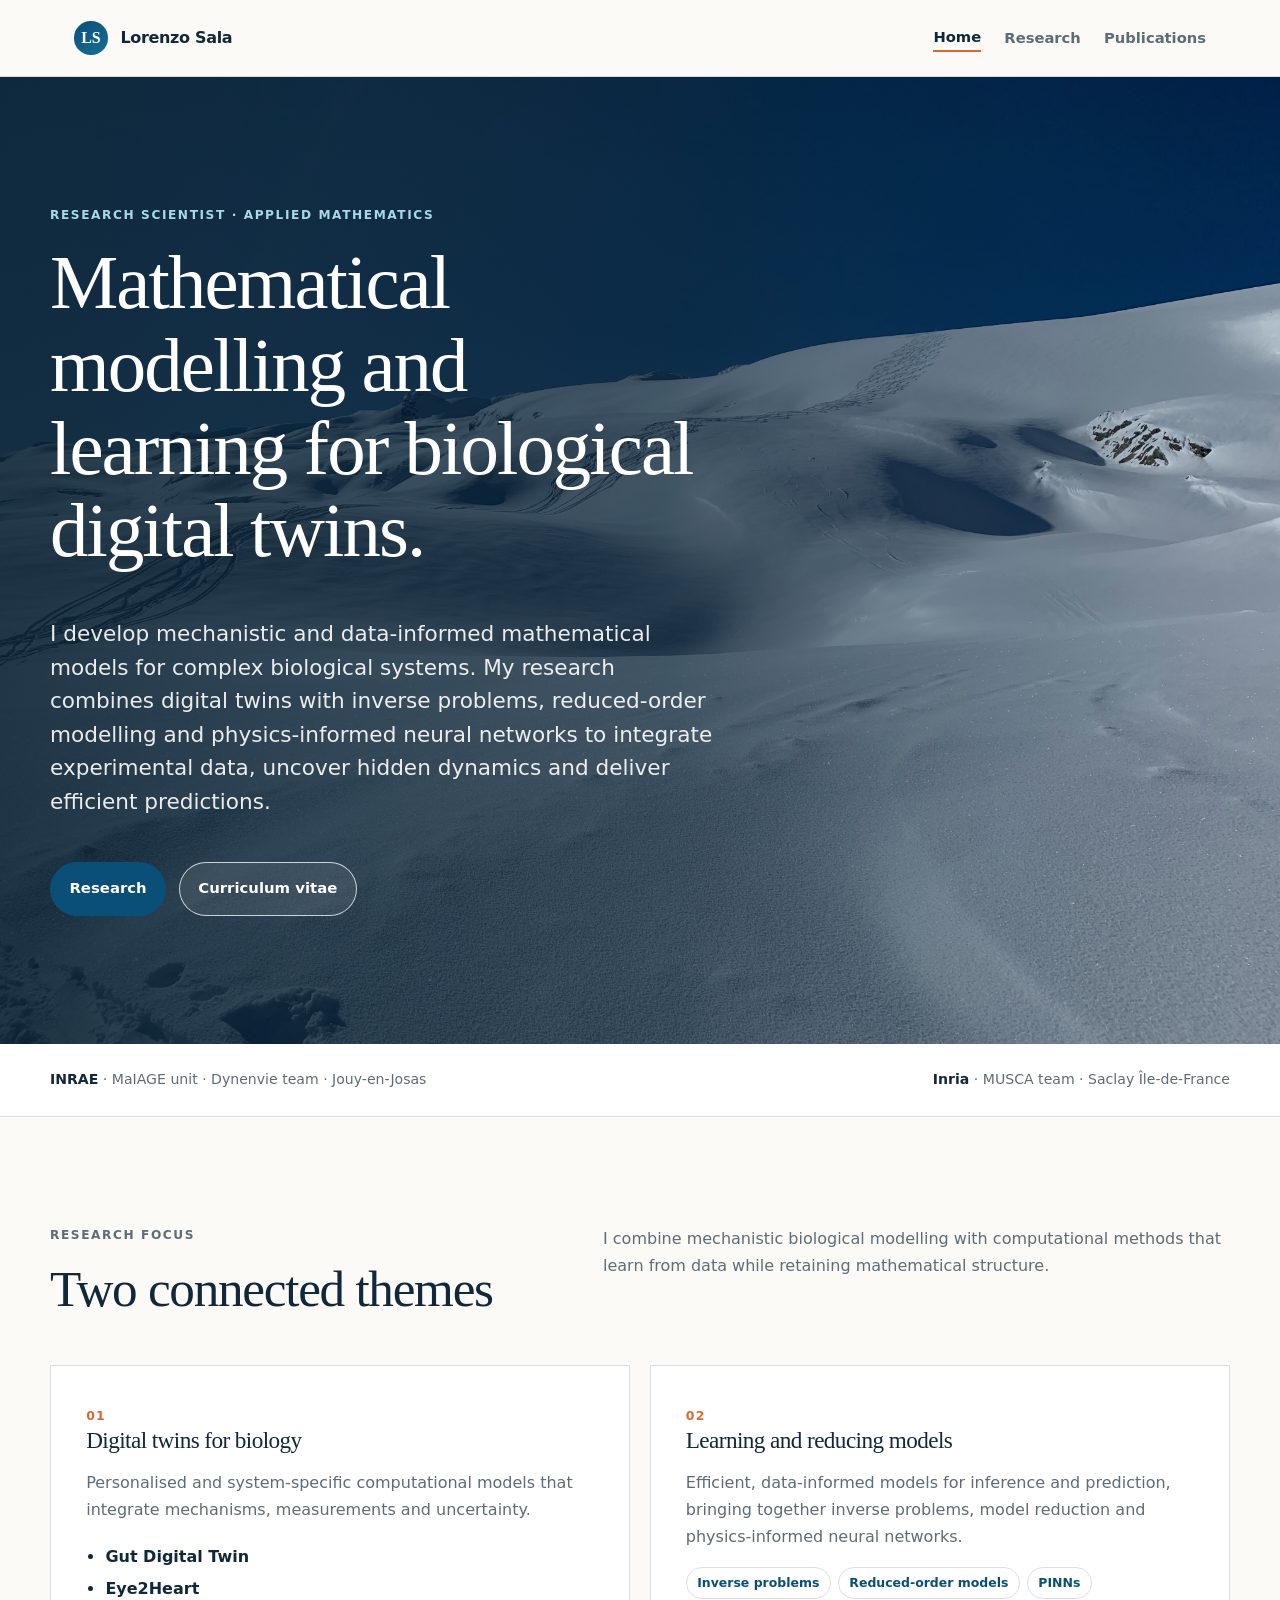
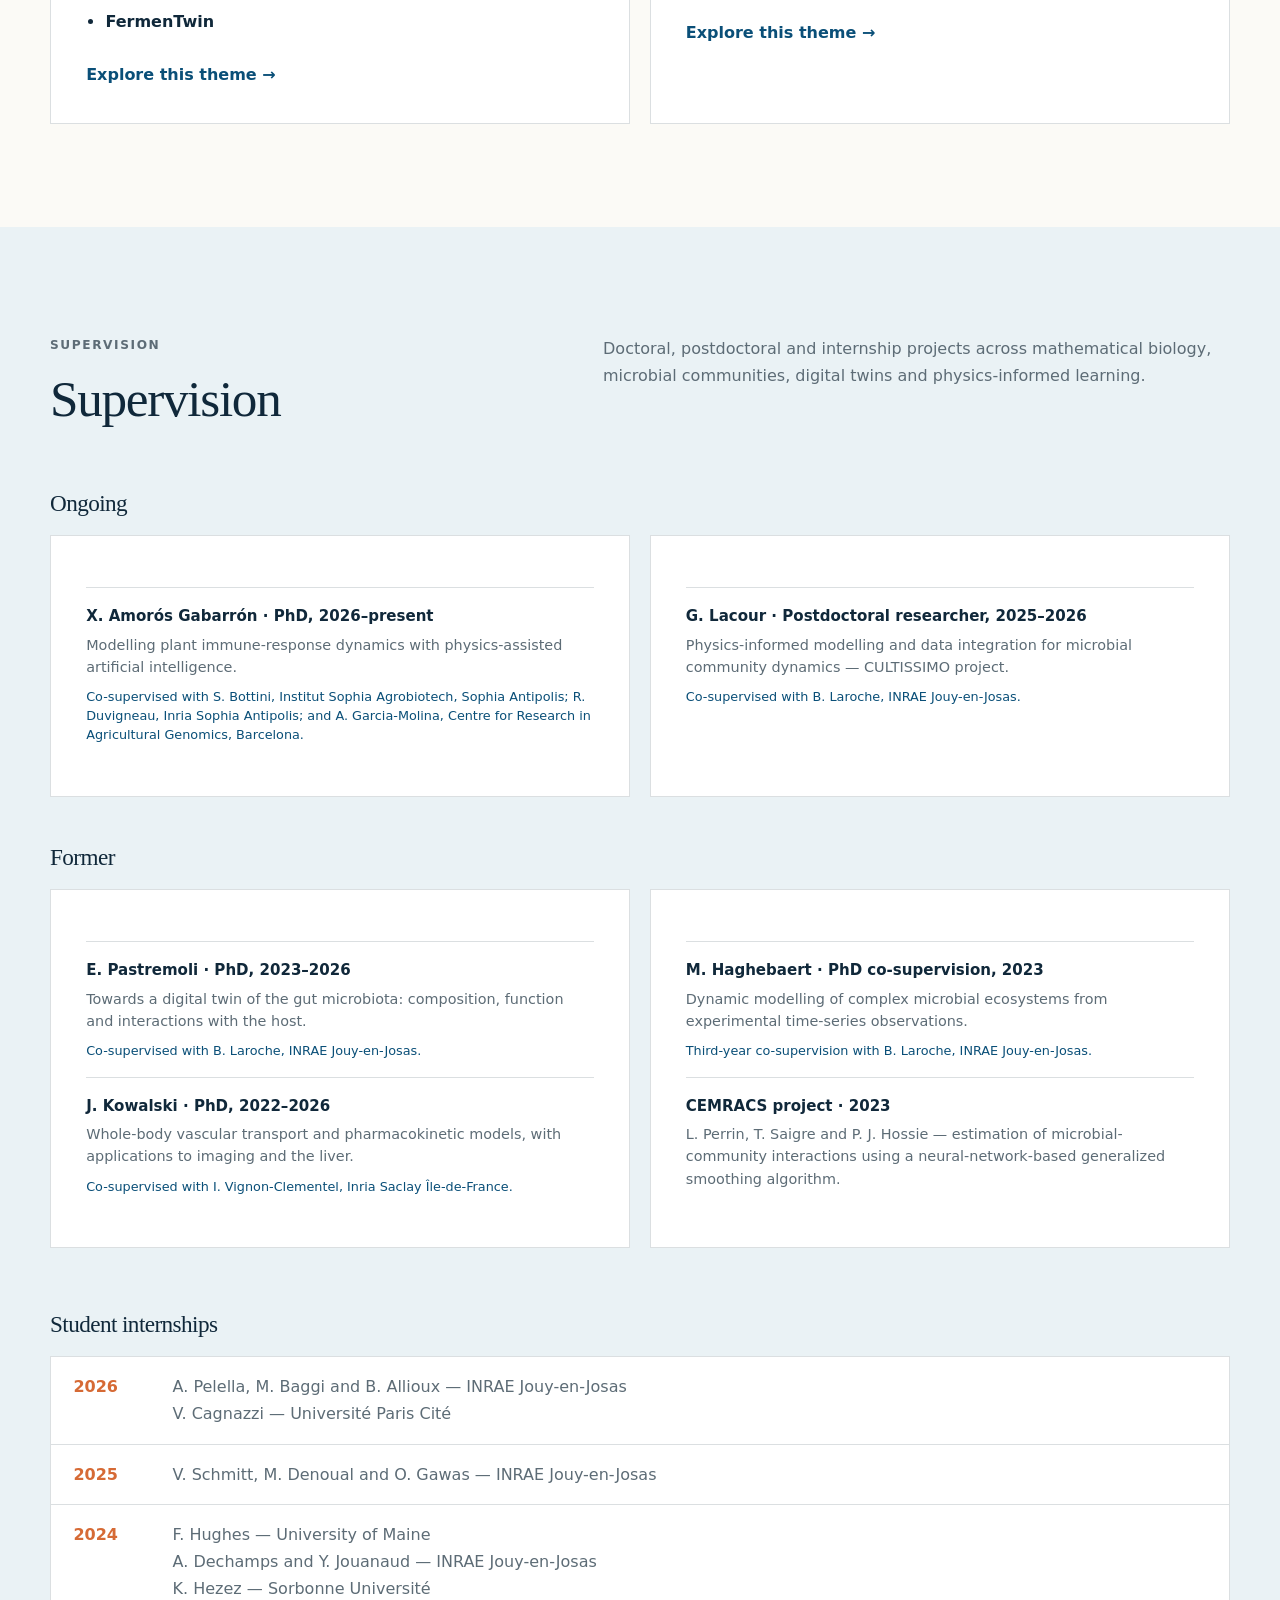
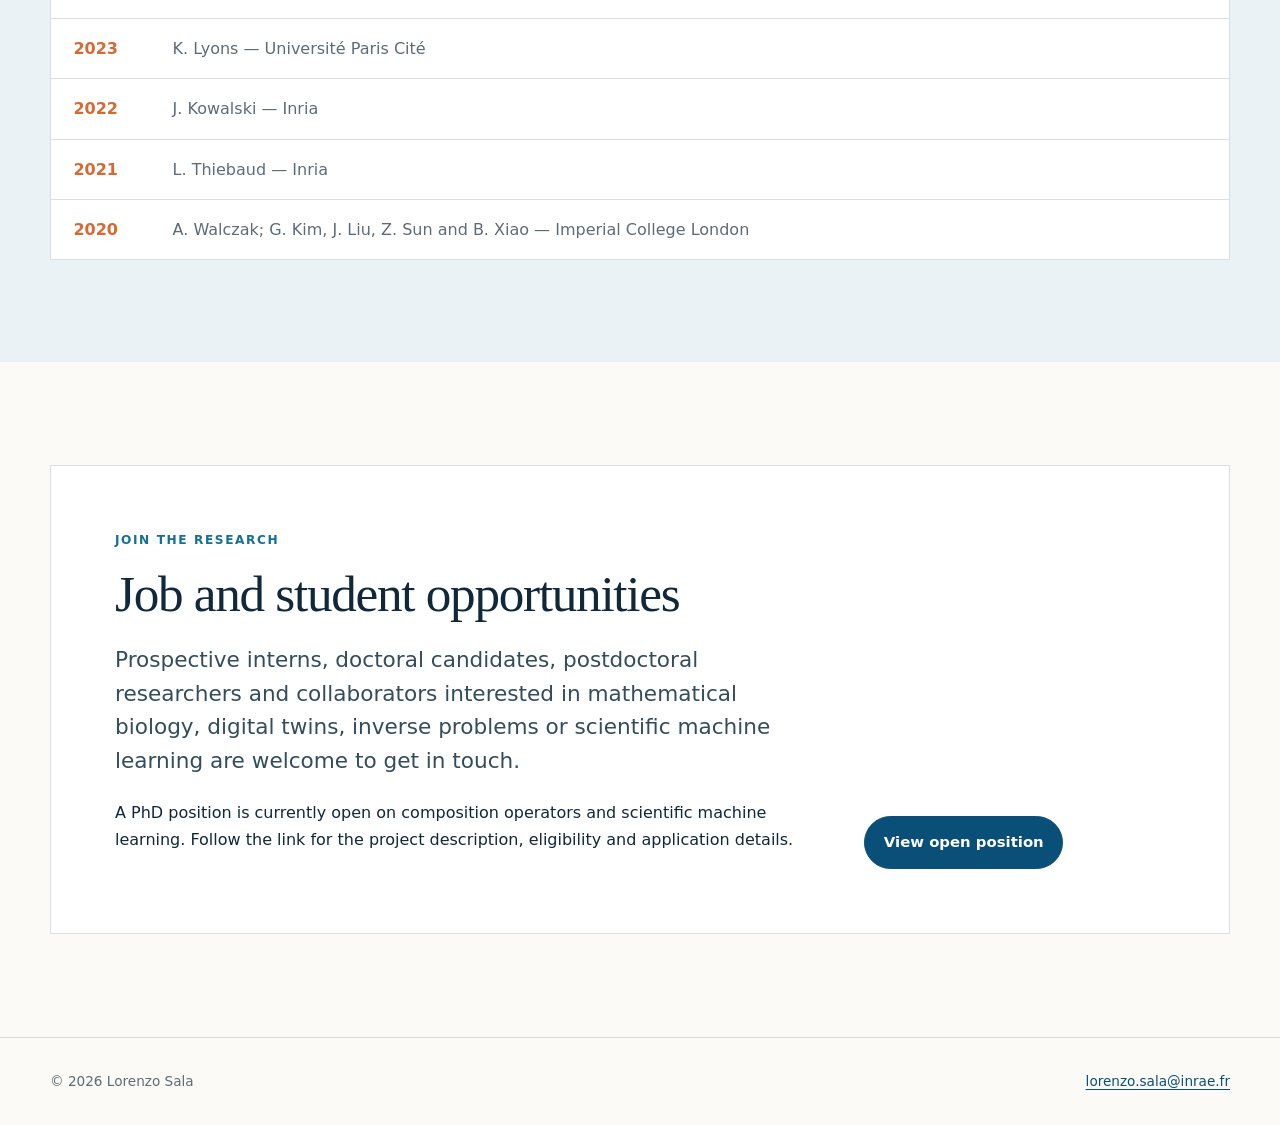
==== commit ef2e1876: "Upload v2" ====
--- a/index.html
+++ b/index.html
@@ -1,287 +1 @@
-<!DOCTYPE html>
-<html lang="en">
-<head>
-<title>Page Title</title>
-<meta charset="UTF-8">
-<meta name="viewport" content="width=device-width, initial-scale=1">
-<style>
-* {
-  box-sizing: border-box;
-  img: max-width: 100%;
-}
-
-/* Style the body */
-body {
-  font-family: Calibri, Calibri, sans-serif;
-  font-size: 100%;
-  margin: 1;
-}
-
-/* Header/logo Title */
-.header {
-  padding: 60px;
-  text-align: center;
-  background: white;
-  background-image: url(figures/mountain.jpg);
-  background-size: 100% 100%;
-  color: black;
-}
-
-/* Increase the font size of the heading */
-.header h1 {
-  font-size: 35px;
-}
-
-/* Style the top navigation bar */
-.navbar {
-  overflow: hidden;
-  background-color: orange; /*#7EA4FC*/;
-}
-
-/* Style the navigation bar links */
-.navbar a {
-  float: left;
-  display: block;
-  color: white;
-  text-align: center;
-  padding: 10px 80px;
-  text-decoration: none;
-}
-
-/* Right-aligned link */
-.navbar a.right {
-  float: right;
-}
-
-/* Change color on hover */
-.navbar a:hover {
-  background-color: #ddd;
-  color: black;
-}
-
-/* Column container */
-.row {  
-  display: -ms-flexbox; /* IE10 */
-  display: flex;
-  -ms-flex-wrap: wrap; /* IE10 */
-  flex-wrap: wrap;
-}
-
-/* Create two unequal columns that sits next to each other */
-/* Sidebar/left column */
-.side {
-  -ms-flex: 15%; /* IE10 */
-  flex: 15%;
-  background-color: #f1f1f1;
-  padding: 20px;
-}
-
-/* Main column */
-.main {   
-  -ms-flex: 80%; /* IE10 */
-  flex: 80%;
-  background-color: white;
-  padding: 20px;
-}
-
-/* Fake image, just for this example */
-.fakeimg {
-  background-color: #aaa;
-  width: 100%;
-  padding: 20px;
-}
-
-.content {
-  display: flex;
-}
-
-.content img {
-  margin-right: 10px;
-  display: block;
-}
-
-/* Footer */
-.footer {
-  padding: 80px;
-  text-align: center;
-  /*background-image: url(figures/mountain.jpg);
-  background-size: 100% 100%;*/
-}
-
-/* Responsive layout - when the screen is less than 700px wide, make the two columns stack on top of each other instead of next to each other */
-@media screen and (max-width: 700px) {
-  .row {   
-    flex-direction: column;
-  }
-}
-
-/* Responsive layout - when the screen is less than 400px wide, make the navigation links stack on top of each other instead of next to each other */
-@media screen and (max-width: 400px) {
-  .navbar a {
-    float: none;
-    width: 100%;
-  }
-}
-</style>
-</head>
-<body>
-
-
-<div class="header">
-  <h1> 
-  </h1>
-</div>
-
-
-<div class="navbar">
-  <a href="./index.html">Home</a>
-  <a href="./research.html">Research</a>
-  <a href="./publication.html">Publications</a>
-</div>
-
-<div class="row">
-  <div class="side">
-    <h1>Lorenzo Sala</h1>
-    <img src="./figures/profile_pic.jpg" style="width:90%" align="center">
-    <p>lorenzo.sala[at]inrae.fr </p>
-    <p>Office 124, Batiment 210 <br> INRAE Jouy-en-Josas </p>
-    <p>Domaine de Vilvert <br> 78352 Jouy-en-Josas <br> FRANCE </p>
-    <p> <img src="https://www.inrae.fr/themes/custom/inrae_socle/logo.svg" style="height:200px" align="center"> </p>
-  </div>
-  <div class="main">
-    <p>Download <a href="./sala_cv.pdf" download>curriculum vitae</a> </p>
-
-    <h2>About me</h2>
-    <p>
-        I graduated from <a href="http://www.polimi.it/en">Politecnico of Milan</a> (Italy) with a BSc in Mathematical Engineering in 2013 and a MSc in Computational Science and Engineering in 2016.
-In September 2019 I obtained a PhD in applied mathematics at the University of Strasbourg (<a href="http://www-irma.u-strasbg.fr/">IRMA</a>) in France.
-After my PhD I worked as Reseach Associate at the <a href="https://www.imperial.ac.uk/mathematics/">Department of Mathematics</a> of Imperial College London (UK) for one year and as postdoctoral researcher
-within the <a href="https://team.inria.fr/simbiotx/">SIMBIOTX</a> team at the <a href="https://www.inria.fr/fr/centre-inria-de-saclay">Inria Research Center</a> in Saclay (France) for two years. <br>
-I currently hold a position as Junior Research Scientist (CRCN) at <a href="https://www.inrae.fr/">INRAE</a> in Jouy-en-Josas (France). <br><br>
-
-My main passion is the synergy between applied mathematics and life sciences, in particular related to biological fluids modelling. <br> 
-The focus of my research is sensitivity analysis of multiscale computational models representing complex biological systems exploiting the power of high performance computing. <br><br>
-For my master thesis, entitled <i>A Cellular Scale Model of Aqueous Humour Production</i>, I was initiated to research in ophthalmology, which I pursued in my PhD thesis by developing mathematical models to simulate ocular blood flow, metabolism and their interactions.<br>
-The topic of the research of my post doc at Imperial College focused on an agent-based mathematical model describing the multiscale sperm-mucus interaction <i>via</i> advanced numerical and computational tools. <br>
-My work as post-doc at INRIA aimed at implementing a sensitivity analysis on a liver hemodynamics model, towards the use such a model to give patient-specific complementary information dedicated to surgical interventions in the liver. <br>
-My current research focuses on the host-microbiota relationship, in particular to develop a gut digital twin to study the human and animal digestive microbiota. </p>
-    
-<!-- ################################################################################################### -->
-<h2>Employment</h2>
-<ul>
-    <li>    <p><b> January 2023 - present</b> Junior Research Scientist (CRCN) at <a href="https://www.inrae.fr/">INRAE</a>.<br>
-            <i>Research unit:</i> <a href="https://maiage.inrae.fr/fr">MaIAGE</a> (Mathématiques et Informatique Appliquée du Génome à l’environnement).<br>
-            <i>Research team:</i> Dynenvie - Dynamic and statistical modelling for ecosystems, epidemiology and agronomy.<p>
-
-    <li>    <p><b> October 2020 - December 2022</b> post-doc at <a href="https://www.inria.fr/fr/centre-inria-de-saclay">INRIA Saclay Ile-de-France</a> <br>
-            <i> Project: </i> modelling of hemodynamics in the entire circulation for targeted surgical interventions in the liver. <br>
-            <i> Mentor: </i> <a href="https://team.inria.fr/simbiotx/team-members/irene-vignon-clementel/">I. Vignon-Clementel</a> <p>
-
-    <li>    <p><b> 2020 - 2021:</b> collaboration as consultant for Gspace LLC<br>
-            Gspace LLC is a consulting company in computational modeling for smart solution in engineering and life sciences. <br> 
-            <i> Project: </i> modelling the structural reaction of mattress to body weight.<p>
-    
-    <li>    <p><b> November 2019 - October 2020:</b> Research Associate at <a href="https://www.imperial.ac.uk/mathematics/">Imperial College London</a> <br>
-            <i> Project: </i> modelling sperm-mucus interactions across scales: apply advanced mathematical modelling and computational techniques to understand the motion of sperm cells through the heterogeneous environments they encounter during
-                mammalian reproduction. <br>
-            <i> Mentor: </i> <a href="https://sites.google.com/site/degond/Home">P. Degond</a> <p>
-
-    </li>    
-    <li>    <p><b> May - September 2016: </b> Engineer researcher at the <a href="http://www.en.unistra.fr/index.php?id=21304">Universit&eacute de Strasbourg </a> <br>
-              <i> Project: </i> Eye2Brain: study and implement innovative mathematical and physiological models to investigate the connection 
-                between the eye and the brain. <br>
-              <i> Mentors: </i> <a href="http://www.feelpp.org/team/prudhomm/">C. Prud'homme</a>, <a href="http://faculty.missouri.edu/guidobonig/">G. Guidoboni</a> <p>
-    </li>
-</ul>  
-    
-<!-- ################################################################################################### -->
-    <h2>Qualifications</h2>
-    <ul>
-    <li>    <p><b> 2020:</b> Qualified for the functions of "Maître de conférences". <br>
-	        French qualification required in order to apply for Lecturer positions.
-    </li>
-
-    <li>    <p><b> 2016 - 2019:</b> PhD in Applied Mathematics at <a href="http://www.en.unistra.fr/index.php?id=21304">Universit&eacute de Strasbourg </a> <br> 
-            <i> Thesis: </i> "Mod&eacutelisation math&eacutematique et simulation de flux sanguins oculaires et leurs interactions" <br>
-              <i> Advisors: </i> <a href="http://www.feelpp.org/team/prudhomm/">C. Prud'homme</a>, <a href="http://faculty.missouri.edu/guidobonig/">G. Guidoboni</a>, <a href="http://helios.mi.parisdescartes.fr/~mszoposh/">M. Szopos</a> <p>
-    </li>    
-    <li>    <p><b> 2013 - 2016: </b> MS in Mathematical Engineering at <a href="http://www.polimi.it/en/">Politecnico di Milano </a> <br>
-              <i> Thesis: </i> "A Cellular Scale Model of Aqueous Humour Production" <br>
-              <i> Advisors: </i> <a href="http://www1.mate.polimi.it/~ricsac/">R. Sacco</a>, A.G. Mauri, <a href="http://faculty.missouri.edu/guidobonig/">G. Guidoboni</a> <p>
-    </li>
-    <li>    <p><b> 2010 - 2013: </b> BS in Mathematical Engineering at  <a href="http://www.polimi.it/en/">Politecnico di Milano </a> <br>
-              <i> Final Presentation: </i> "Decision Support System per il design di un'area sciistica" <br>
-              <i> Advisor: </i> F. Malucelli <p>
-    </li>
-</ul>
-    
-<!-- ################################################################################################### -->
-<h2>Teaching</h2>
-<ul>
-    <li>    <p>Undergraduate course <b>Math&eacutematique I</b>. Lecture series and marking. <br>
-            <i>Review of the mathematics studied at high school for 1st year undergraduate students in Biology.</i><br>
-            Universit&eacute de Strasbourg, A.Y. 2017-2018 and 2018-2019. <p>
-    </li>
-
-    <li>    <p>Undergraduate course <b>Algorithme et Programmation en C++</b>. Exercise series, exam preparation and marking. <br>
-            <i>Practical (Computed-based) lessons on algorithms and coding in C++ for 3rd year undergraduate students in Mathematics.</i><br>
-            Universit&eacute de Strasbourg, A.Y. 2018-2019. <p>
-    </li>
-
-    <li>    <p><b>Student supervision:</b>
-            <ul style="margin-top:-12px;">
-                <li>J. Kowalski, <i>Whole body vascular transport model and applications to human liver diseases.</i> 
-                INRIA, 2022.</li>
-
-                <li>L. Thiebaud, <i>Mathematical modeling of human liver hemodynamics.</i> 
-                INRIA, 2021.</li>
-
-                <li>T. Saigre, <i>Mathematical modeling, simulation and reduced order modeling of ocular blood flows and their interactions: Building the Eye’s Digital Twin.</i> 
-                Universit&eacute de Strasbourg, 2021</li> 
-                
-                <li> G. Kim-J. Liu-Z. Sun-B. Xiao, <i>Self-propelled particles moving through obstacles: analytical and numerical study.</i>
-                Imperial College, 2020</li>
-
-                <li>A. Walczak. <i>Models of Swarmalator Pursuit and Self-Organisation.</i> 
-                Imperial College, 2020</li> 
-
-                <li>N.M. Marazzi. <i>Ballistocardiography: physically-based modeling to bridge physiology and technology</i> 
-                University of Missouri, 2019</li>
-            </ul>
-    </li>
- 
-</ul>
-<!-- ################################################################################################### -->
-<h2>Code development</h2>
-<ul>
-    <li> <p><b><a href="https://bitbucket.org/lifev-dev/lifev-release/wiki/Home">LifeV</a></b>, 2015. <br> 
-        LifeV is a C++ finite element (FE) library providing implementations of state of the art mathematical and numerical methods. <br>
-        <i>I contributed in the development of the numerical method Hi-POD as reduced method for flow in vessels.</i>
-    </li>
-
-    <li> <p><b><a href="https://mathematicsinindustry.springeropen.com/articles/10.1186/s13362-015-0015-z">FEMOS-MP</a></b>, 2016. <br>
-        FEMOS-MP is a C++ platform for the simulation of complex multiphysics systems including thermomechanical effects, chemical reactions and kinetics, 
-        semiconductors, and unconventional materials in the continuum framework and using atomistic kinetic Monte Carlo methods. <br>
-        <i>I contributed in the development of the adaptation of the code from the semiconductor use to biological aim, in particular for the ionic channel model.</i>
-    </li>
-
-    <li> <p><b><a href="http://www.feelpp.org/">Feel++</a></b>, 2016-2019. <br>
-        Feel++ is a powerful, expressive and scalable finite element embedded library in C++. <br> 
-        <i>I contributed in the development of the Hybridizable Discontinuous Galerkin library for porous media model and elasticity with all the features,
-        including the interface with the freeware OpenModelica and the static condensation technique.</i>
-    </li>
-
-    <li> <p><b><a href=" ">Lumpedflow</a></b>, 2020-2022. <br>
-         The code LumpedFlow contains a collection of forward and inverse mathematical models (ODEs) for biomedical applications including
-         lumped parameter models of the entire blood circulation and pharmacokinetic models.<br>
-        <i>I contributed in the development and upgrade of the C and Python libraries involving the human liver virtual hepatectomy model and the sensitivity analysis tools.</i>
-    </li> 
-</ul>
-
-<!-- ################################################################################################### -->
-  </div>
-</div>
-
-</body>
-</html>
-
+<!doctype html><html lang="en"><head><meta charset="utf-8"><meta name="viewport" content="width=device-width,initial-scale=1"><title>Lorenzo Sala | Mathematical Modelling and Learning for Biological Digital Twins</title><meta name="description" content="Lorenzo Sala develops biological digital twins, reduced models and physics-informed methods for complex biological systems."><link rel="icon" type="image/svg+xml" href="data:image/svg+xml,%3Csvg xmlns='http://www.w3.org/2000/svg' viewBox='0 0 64 64'%3E%3Crect width='64' height='64' rx='32' fill='%230a4f78'/%3E%3Cpath d='M12 43 27 22l8 11 5-7 12 17Z' fill='none' stroke='white' stroke-width='4' stroke-linejoin='round'/%3E%3C/svg%3E"><link rel="stylesheet" href="styles.css"></head><body><a class="skip-link" href="#main">Skip to content</a><header class="site-header"><div class="nav-wrap"><a class="brand" href="index.html"><span class="brand-mark">LS</span><span>Lorenzo Sala</span></a><button class="menu-button" aria-expanded="false" aria-controls="navigation">Menu</button><nav class="nav" id="navigation" aria-label="Primary"><a href="index.html" aria-current="page">Home</a><a href="research.html">Research</a><a href="publications.html">Publications</a></nav></div></header><main id="main"><section class="hero hero-simple"><div class="hero-copy"><p class="eyebrow">Research scientist · Applied mathematics</p><h1>Mathematical modelling and learning for biological digital twins.</h1><p class="lead">I develop mechanistic and data-informed mathematical models for complex biological systems. My research combines digital twins with inverse problems, reduced-order modelling and physics-informed neural networks to integrate experimental data, uncover hidden dynamics and deliver efficient predictions.</p><div class="hero-actions"><a class="button" href="research.html">Research</a><a class="button light" href="sala_cv.pdf">Curriculum vitae</a></div></div></section><section class="affiliation-strip" aria-label="Affiliations"><div class="container affiliation-inner"><span><strong>INRAE</strong> · MaIAGE unit · Dynenvie team · Jouy-en-Josas</span><span><strong>Inria</strong> · MUSCA team · Saclay Île-de-France</span></div></section><section class="section"><div class="container"><div class="section-head compact"><div><p class="eyebrow">Research focus</p><h2>Two connected themes</h2></div><p>I combine mechanistic biological modelling with computational methods that learn from data while retaining mathematical structure.</p></div><div class="grid-2"><article class="card feature-card"><span class="card-number">01</span><h3>Digital twins for biology</h3><p>Personalised and system-specific computational models that integrate mechanisms, measurements and uncertainty.</p><ul class="mini-list"><li>Gut Digital Twin</li><li>Eye2Heart</li><li>FermenTwin</li></ul><a class="link-arrow" href="research.html#digital-twins">Explore this theme</a></article><article class="card feature-card"><span class="card-number">02</span><h3>Learning and reducing models</h3><p>Efficient, data-informed models for inference and prediction, bringing together inverse problems, model reduction and physics-informed neural networks.</p><div class="tags"><span class="tag">Inverse problems</span><span class="tag">Reduced-order models</span><span class="tag">PINNs</span></div><a class="link-arrow" href="research.html#data-informed">Explore this theme</a></article></div></div></section><section class="section tint" id="supervision"><div class="container"><div class="section-head compact"><div><p class="eyebrow">Supervision</p><h2>Supervision</h2></div><p>Doctoral, postdoctoral and internship projects across mathematical biology, microbial communities, digital twins and physics-informed learning.</p></div><div class="supervision-group"><h3>Ongoing PhD and postdoctoral supervision</h3><div class="grid-2"><article class="card supervision-card"><ul class="supervision-list"><li><strong>X. Amorós Gabarrón · PhD, 2026–present</strong><span>Modelling plant immune-response dynamics with physics-assisted artificial intelligence.</span><small>Co-supervised with S. Bottini, Institut Sophia Agrobiotech, Sophia Antipolis; R. Duvigneau, Inria Sophia Antipolis; and A. Garcia-Molina, Centre for Research in Agricultural Genomics, Barcelona.</small></li></ul></article><article class="card supervision-card"><ul class="supervision-list"><li><strong>G. Lacour · Postdoctoral researcher, 2025–2026</strong><span>Physics-informed modelling and data integration for microbial community dynamics — CULTISSIMO project.</span><small>Co-supervised with B. Laroche, INRAE Jouy-en-Josas.</small></li></ul></article></div></div><div class="supervision-group"><h3>Completed PhD supervision</h3><div class="grid-2"><article class="card supervision-card"><ul class="supervision-list"><li><strong>E. Pastremoli · PhD, 2023–2026</strong><span>Towards a digital twin of the gut microbiota: composition, function and interactions with the host.</span><small>Co-supervised with B. Laroche, INRAE Jouy-en-Josas.</small></li><li><strong>J. Kowalski · PhD, 2022–2026</strong><span>Whole-body vascular transport and pharmacokinetic models, with applications to imaging and the liver.</span><small>Co-supervised with I. Vignon-Clementel, Inria Saclay Île-de-France.</small></li></ul></article><article class="card supervision-card"><ul class="supervision-list"><li><strong>M. Haghebaert · PhD co-supervision, 2023</strong><span>Dynamic modelling of complex microbial ecosystems from experimental time-series observations.</span><small>Third-year co-supervision with B. Laroche, INRAE Jouy-en-Josas.</small></li><li><strong>CEMRACS project · 2023</strong><span>L. Perrin, T. Saigre and P. J. Hossie — estimation of microbial-community interactions using a neural-network-based generalized smoothing algorithm.</span></li></ul></article></div></div><div class="supervision-group internships"><h3>Student internships</h3><div class="internship-years"><div><strong>2026</strong><span>A. Pelella, M. Baggi and B. Allioux — INRAE Jouy-en-Josas<br>V. Cagnazzi — Université Paris Cité</span></div><div><strong>2025</strong><span>V. Schmitt, M. Denoual and O. Gawas — INRAE Jouy-en-Josas</span></div><div><strong>2024</strong><span>F. Hughes — University of Maine<br>A. Dechamps and Y. Jouanaud — INRAE Jouy-en-Josas<br>K. Hezez — Sorbonne Université</span></div><div><strong>2023</strong><span>K. Lyons — Université Paris Cité</span></div><div><strong>2022</strong><span>J. Kowalski — Inria</span></div><div><strong>2021</strong><span>L. Thiebaud — Inria</span></div><div><strong>2020</strong><span>A. Walczak; G. Kim, J. Liu, Z. Sun and B. Xiao — Imperial College London</span></div></div></div></div></section><section class="section" id="opportunities"><div class="container"><div class="opportunity"><div><p class="eyebrow">Join the research</p><h2>Job and student opportunities</h2><p class="lead">Prospective interns, doctoral candidates, postdoctoral researchers and collaborators interested in mathematical biology, digital twins, inverse problems or scientific machine learning are welcome to get in touch.</p><p>Open positions will be listed here when available. Spontaneous enquiries should include a short description of your interests and relevant experience.</p></div><div><a class="button" href="mailto:lorenzo.sala@inrae.fr?subject=Research%20opportunity">Contact Lorenzo</a></div></div></div></section></main><footer class="footer"><div class="container footer-inner"><span>© 2026 Lorenzo Sala</span><span><a href="mailto:lorenzo.sala@inrae.fr">lorenzo.sala@inrae.fr</a></span></div></footer><script src="script.js"></script></body></html>
--- a/styles.css
+++ b/styles.css
@@ -0,0 +1,197 @@
+:root {
+  --ink: #10283a;
+  --muted: #5d6c76;
+  --blue: #0a4f78;
+  --blue-2: #176f96;
+  --ice: #eaf2f5;
+  --paper: #fbfaf6;
+  --white: #fff;
+  --line: rgba(16, 40, 58, .15);
+  --accent: #d66a35;
+  --max: 1180px;
+  --serif: Georgia, 'Times New Roman', serif;
+  --sans: Inter, ui-sans-serif, system-ui, -apple-system, BlinkMacSystemFont, 'Segoe UI', sans-serif;
+}
+* { box-sizing: border-box; }
+html { scroll-behavior: smooth; }
+body { margin: 0; color: var(--ink); background: var(--paper); font-family: var(--sans); font-size: 1rem; line-height: 1.7; }
+img { max-width: 100%; display: block; }
+a { color: var(--blue); text-decoration-thickness: 1px; text-underline-offset: .2em; }
+a:hover { color: var(--accent); }
+.skip-link { position: fixed; left: 1rem; top: -5rem; z-index: 100; padding: .7rem 1rem; background: var(--white); }
+.skip-link:focus { top: 1rem; }
+.site-header { position: sticky; top: 0; z-index: 20; background: rgba(251,250,246,.94); backdrop-filter: blur(14px); border-bottom: 1px solid var(--line); }
+.nav-wrap { max-width: var(--max); margin: auto; min-height: 4.75rem; padding: .65rem 1.5rem; display: flex; align-items: center; justify-content: space-between; gap: 2rem; }
+.brand { color: var(--ink); text-decoration: none; display: flex; align-items: center; gap: .8rem; font-weight: 750; letter-spacing: -.02em; }
+.brand-mark { width: 2.1rem; height: 2.1rem; border-radius: 50%; background: linear-gradient(145deg,var(--blue),var(--blue-2)); display: grid; place-items: center; color: white; font-family: var(--serif); }
+.nav { display: flex; align-items: center; gap: 1.45rem; }
+.nav a { color: var(--muted); text-decoration: none; font-size: .92rem; font-weight: 650; }
+.nav a:hover, .nav a[aria-current='page'] { color: var(--ink); }
+.nav a[aria-current='page'] { border-bottom: 2px solid var(--accent); }
+.menu-button { display: none; border: 1px solid var(--line); background: transparent; color: var(--ink); border-radius: 999px; padding: .55rem .85rem; font: inherit; }
+.container { width: min(var(--max), calc(100% - 3rem)); margin-inline: auto; }
+.hero { min-height: min(48rem, calc(100vh - 4.75rem)); display: flex; align-items: center; }
+.hero-simple { color: white; background: linear-gradient(90deg, rgba(7,31,48,.87) 0%, rgba(7,31,48,.68) 52%, rgba(7,31,48,.16) 100%), url('mountain.jpg') center / cover; }
+.hero-copy { width: min(var(--max), calc(100% - 3rem)); margin-inline: auto; padding: clamp(5rem,10vw,9rem) 0; display: flex; flex-direction: column; justify-content: center; }
+.hero-simple .hero-copy { margin-inline: max(1.5rem, calc((100vw - var(--max))/2)); max-width: 48rem; }
+.hero-simple .lead { color: rgba(255,255,255,.9); }
+.hero-simple .eyebrow { color: #a7d9e7; }
+.eyebrow { text-transform: uppercase; letter-spacing: .13em; font-size: .76rem; font-weight: 800; color: var(--blue-2); margin: 0 0 1rem; }
+h1,h2,h3 { font-family: var(--serif); line-height: 1.08; font-weight: 500; letter-spacing: -.025em; }
+h1 { font-size: clamp(3.15rem,7vw,6.5rem); margin: 0 0 1.4rem; max-width: 10ch; }
+.hero-simple h1 { max-width: 17ch; font-size: clamp(2.85rem,6vw,5.6rem); }
+.page-hero h1 { font-size: clamp(2.8rem,6vw,5.4rem); max-width: 14ch; }
+h2 { font-size: clamp(2.2rem,4vw,3.5rem); margin: 0 0 1rem; }
+h3 { font-size: 1.45rem; margin: 0 0 .65rem; }
+.lead { font-size: clamp(1.12rem,2vw,1.35rem); line-height: 1.55; color: #344d5c; max-width: 42rem; }
+.hero-actions { display: flex; flex-wrap: wrap; gap: .8rem; margin-top: 1.4rem; }
+.button { display: inline-flex; align-items: center; justify-content: center; padding: .82rem 1.15rem; border-radius: 999px; border: 1px solid var(--blue); background: var(--blue); color: var(--white); text-decoration: none; font-weight: 700; font-size: .93rem; }
+.button:hover { background: var(--accent); border-color: var(--accent); color: var(--white); }
+.button.secondary { color: var(--blue); background: transparent; }
+.button.secondary:hover { color: var(--white); background: var(--blue); }
+.button.light { color: white; border-color: rgba(255,255,255,.75); background: rgba(255,255,255,.08); }
+.button.light:hover { background: white; color: var(--ink); }
+.affiliation-strip { background: var(--white); border-bottom: 1px solid var(--line); }
+.affiliation-inner { min-height: 4.5rem; display: flex; align-items: center; justify-content: space-between; gap: 2rem; color: var(--muted); font-size: .88rem; }
+.affiliation-inner strong { color: var(--ink); }
+.section { padding: clamp(4.5rem,8vw,8rem) 0; }
+.section.tint { background: var(--ice); }
+.section.dark { color: #f5f8f8; background: var(--ink); }
+.section.dark .eyebrow { color: #8fc6da; }
+.section.dark .lead, .section.dark p { color: #cbd7dd; }
+.section-head { display: grid; grid-template-columns: .85fr 1.15fr; gap: clamp(2rem,7vw,7rem); align-items: start; margin-bottom: 3rem; }
+.section-head p { margin-top: .35rem; color: var(--muted); max-width: 42rem; }
+.section-head.compact { margin-bottom: 2rem; }
+.grid-3 { display: grid; grid-template-columns: repeat(3,1fr); gap: 1rem; }
+.grid-2 { display: grid; grid-template-columns: repeat(2,1fr); gap: 1.2rem; }
+.card { background: var(--white); border: 1px solid var(--line); padding: clamp(1.4rem,3vw,2.2rem); min-height: 15rem; }
+.card-number { color: var(--accent); font-weight: 800; font-size: .78rem; letter-spacing: .1em; }
+.card p { color: var(--muted); margin-bottom: 0; }
+.feature-card { min-height: 22rem; }
+.mini-list { padding-left: 1.2rem; margin: 1.2rem 0 0; }
+.mini-list li { margin-bottom: .35rem; font-weight: 700; }
+.quiet { font-size: .88rem; }
+.project-card { min-height: 13rem; }
+.dark-card { padding: 1.6rem 0; border-top: 1px solid rgba(255,255,255,.22); }
+.dark-card p { color: #cbd7dd; }
+.applications { margin-top: 4rem; padding-top: 2.5rem; border-top: 1px solid rgba(255,255,255,.2); }
+.application-grid { display: grid; grid-template-columns: repeat(3,1fr); gap: 1px; background: rgba(255,255,255,.18); border: 1px solid rgba(255,255,255,.18); }
+.application-grid > div { min-height: 9rem; padding: 1.4rem; background: var(--ink); }
+.application-grid strong, .application-grid span { display: block; }
+.application-grid strong { font-family: var(--serif); font-size: 1.2rem; font-weight: 500; }
+.application-grid span { margin-top: .5rem; color: #cbd7dd; font-size: .88rem; }
+.link-arrow { display: inline-block; margin-top: 1.25rem; font-weight: 750; text-decoration: none; }
+.link-arrow::after { content: '  →'; }
+.focus-list { list-style: none; padding: 0; margin: 0; border-top: 1px solid rgba(255,255,255,.2); }
+.focus-list li { display: grid; grid-template-columns: 3rem 1fr 1.2fr; gap: 1.4rem; padding: 1.35rem 0; border-bottom: 1px solid rgba(255,255,255,.2); align-items: baseline; }
+.focus-list span { color: #8fc6da; font-weight: 800; }
+.focus-list strong { font-family: var(--serif); font-size: 1.3rem; font-weight: 500; }
+.focus-list p { margin: 0; }
+.page-hero { padding: clamp(5rem,10vw,9rem) 0 clamp(4rem,7vw,7rem); border-bottom: 1px solid var(--line); position: relative; overflow: hidden; }
+.page-hero::after { content: ''; position: absolute; width: 28rem; height: 28rem; right: -12rem; top: -10rem; border: 1px solid rgba(10,79,120,.16); border-radius: 50%; box-shadow: 0 0 0 5rem rgba(10,79,120,.035), 0 0 0 10rem rgba(10,79,120,.025); }
+.page-hero .lead { max-width: 48rem; }
+.theme { display: grid; grid-template-columns: minmax(14rem,.75fr) 1.25fr; gap: clamp(2rem,6vw,6rem); padding: 3rem 0; border-top: 1px solid var(--line); }
+.theme:last-child { border-bottom: 1px solid var(--line); }
+.research-project { display: grid; grid-template-columns: .78fr 1.22fr; gap: clamp(2rem,5vw,5rem); align-items: center; padding: clamp(3rem,6vw,6rem) 0; border-top: 1px solid var(--line); }
+.research-project.reverse { grid-template-columns: 1.22fr .78fr; }
+.research-project.reverse .research-copy { order: 2; }
+.research-project.reverse .research-figure { order: 1; }
+.research-copy h3 { font-size: clamp(1.9rem,3vw,2.8rem); }
+.research-copy p { color: var(--muted); }
+.project-index { color: var(--accent) !important; text-transform: uppercase; letter-spacing: .1em; font-size: .76rem; font-weight: 800; }
+.research-figure { margin: 0; padding: .8rem; background: var(--white); border: 1px solid var(--line); }
+.research-figure img { width: 100%; height: auto; }
+.research-figure figcaption { padding: .7rem .2rem 0; color: var(--muted); font-size: .75rem; }
+.eye2heart-visual { display: block; }
+.eye2heart-visual .eye-heart-bg { position: absolute; inset: 0; width: 100%; height: 100%; object-fit: contain; opacity: .72; }
+.eye2heart-visual .eye-heart-circuit { position: relative; z-index: 1; width: auto; height: 30rem; max-width: 54%; object-fit: contain; filter: contrast(1.7); box-shadow: 0 0 2rem 1.2rem rgba(255,255,255,.9); }
+.eye2heart-visual figcaption { position: static; }
+.eye2heart-visual > img { max-height: 38rem; object-fit: contain; }
+.logo-figure { display: grid; place-items: center; width: min(100%,24rem); min-height: 13rem; justify-self: center; transition: border-color .2s ease, transform .2s ease; }
+.logo-figure:hover { border-color: var(--blue); transform: translateY(-2px); }
+.logo-figure img { max-width: 19rem; }
+.theme h2 { font-size: clamp(1.9rem,3vw,2.75rem); }
+.tags { display: flex; flex-wrap: wrap; gap: .45rem; margin-top: 1rem; }
+.tag { padding: .3rem .65rem; border-radius: 999px; border: 1px solid var(--line); font-size: .78rem; font-weight: 700; color: var(--blue); }
+.publication { display: grid; grid-template-columns: 4.2rem 1fr; gap: 1rem; padding: 1.5rem 0; border-top: 1px solid var(--line); }
+.publication:last-child { border-bottom: 1px solid var(--line); }
+.pub-year { color: var(--accent); font-weight: 800; }
+.publication h3 { font-family: var(--sans); font-size: 1.08rem; line-height: 1.45; font-weight: 750; margin: 0 0 .3rem; }
+.publication h2 { font-family: var(--sans); font-size: 1.08rem; line-height: 1.45; font-weight: 750; margin: 0 0 .3rem; }
+.publication h2 a { color: var(--ink); text-decoration: none; }
+.publication h2 a:hover { color: var(--accent); }
+.publication p { margin: 0; color: var(--muted); font-size: .92rem; }
+.publication-year { margin: 0 0 4.5rem; }
+.publication-year > h2 { color: var(--blue); font-size: clamp(2.5rem,5vw,4.2rem); padding-bottom: .7rem; border-bottom: 2px solid var(--blue); }
+.publication-type { margin-top: 2rem; }
+.publication-type > h3 { color: var(--accent); font-family: var(--sans); font-size: .78rem; font-weight: 800; letter-spacing: .1em; text-transform: uppercase; }
+.publication-type .publication { display: block; padding: 1.2rem 0; }
+.publication h4 { margin: 0 0 .35rem; font-size: 1.05rem; line-height: 1.45; }
+.publication h4 a { color: var(--ink); text-decoration: none; }
+.publication h4 a:hover { color: var(--accent); }
+.publication-authors strong { color: var(--blue); font-weight: 800; }
+.publication-venue { margin-top: .2rem !important; font-style: italic; }
+.hal-status { margin-bottom: 1.5rem; color: var(--muted); font-size: .9rem; }
+.hal-box { margin-top: 2rem; padding: 1.5rem; border: 1px solid var(--line); background: var(--white); display: flex; gap: 1.5rem; justify-content: space-between; align-items: center; }
+.hal-box p { margin: 0; color: var(--muted); }
+.timeline { max-width: 52rem; }
+.timeline-item { display: grid; grid-template-columns: 8rem 1fr; gap: 1.5rem; padding: 1.4rem 0; border-top: 1px solid var(--line); }
+.timeline-item time { color: var(--accent); font-weight: 800; }
+.timeline-item p { margin: .25rem 0 0; color: var(--muted); }
+.fact-grid { display: grid; grid-template-columns: repeat(3,1fr); border: 1px solid var(--line); }
+.fact { padding: 2rem; border-right: 1px solid var(--line); }
+.fact:last-child { border-right: 0; }
+.fact strong { display: block; font-family: var(--serif); font-size: 2.2rem; font-weight: 500; color: var(--blue); }
+.plain-list { padding-left: 1.2rem; }
+.plain-list li { margin-bottom: 1rem; }
+.supervision-card { min-height: 0; }
+.supervision-list { list-style: none; padding: 0; margin: 1rem 0 0; }
+.supervision-list li { padding: 1rem 0; border-top: 1px solid var(--line); }
+.supervision-list strong, .supervision-list span { display: block; }
+.supervision-list strong { color: var(--ink); font-size: .94rem; }
+.supervision-list span { margin-top: .25rem; color: var(--muted); font-size: .9rem; line-height: 1.55; }
+.supervision-list small { display: block; margin-top: .55rem; color: var(--blue); font-size: .8rem; line-height: 1.5; }
+.supervision-group { margin-top: 3rem; }
+.supervision-group > h3 { margin-bottom: 1.2rem; }
+.internships { padding-top: 1rem; }
+.internship-years { background: var(--white); border: 1px solid var(--line); }
+.internship-years > div { display: grid; grid-template-columns: 5rem 1fr; gap: 1.2rem; padding: 1rem 1.4rem; border-top: 1px solid var(--line); }
+.internship-years > div:first-child { border-top: 0; }
+.internship-years strong { color: var(--accent); }
+.internship-years span { color: var(--muted); }
+.opportunity { display: grid; grid-template-columns: 1.4fr .6fr; gap: 3rem; align-items: end; padding: clamp(2rem,5vw,4rem); background: var(--white); border: 1px solid var(--line); }
+.contact-strip { display: grid; grid-template-columns: 1.25fr .75fr; gap: 3rem; align-items: end; }
+.contact-links { display: flex; flex-wrap: wrap; gap: 1rem 1.4rem; }
+.contact-links a { color: white; }
+.footer { border-top: 1px solid var(--line); padding: 2rem 0; color: var(--muted); font-size: .85rem; }
+.footer-inner { display: flex; justify-content: space-between; gap: 1rem; }
+@media (max-width: 860px) {
+  .menu-button { display: block; }
+  .nav { display: none; position: absolute; top: 100%; left: 0; right: 0; padding: 1rem 1.5rem 1.4rem; background: var(--paper); border-bottom: 1px solid var(--line); flex-direction: column; align-items: flex-start; }
+  .nav.open { display: flex; }
+  .hero-copy { width: min(100% - 2rem,var(--max)); padding: 4.5rem 0; }
+  .hero-simple .hero-copy { margin-inline: 1rem; }
+  .affiliation-inner { min-height: 0; padding-block: 1rem; flex-direction: column; align-items: flex-start; gap: .35rem; }
+  .internship-years > div { grid-template-columns: 1fr; gap: .2rem; }
+  .section-head, .theme, .contact-strip, .opportunity { grid-template-columns: 1fr; gap: 1rem; }
+  .grid-3 { grid-template-columns: 1fr; }
+  .grid-2 { grid-template-columns: 1fr; }
+  .focus-list li { grid-template-columns: 2.2rem 1fr; }
+  .focus-list p { grid-column: 2; }
+  .fact-grid { grid-template-columns: 1fr; }
+  .research-project, .research-project.reverse { grid-template-columns: 1fr; gap: 1.4rem; }
+  .research-project.reverse .research-copy, .research-project.reverse .research-figure { order: initial; }
+  .application-grid { grid-template-columns: 1fr 1fr; }
+  .fact { border-right: 0; border-bottom: 1px solid var(--line); }
+  .fact:last-child { border-bottom: 0; }
+}
+@media (max-width: 560px) {
+  .container { width: min(100% - 2rem,var(--max)); }
+  h1 { font-size: 3rem; }
+  .timeline-item, .publication { grid-template-columns: 1fr; gap: .2rem; }
+  .application-grid { grid-template-columns: 1fr; }
+  .logo-figure { min-height: 10rem; }
+  .logo-figure img { max-width: 15rem; }
+  .hal-box, .footer-inner { align-items: flex-start; flex-direction: column; }
+}
+@media (prefers-reduced-motion: reduce) { html { scroll-behavior: auto; } }
